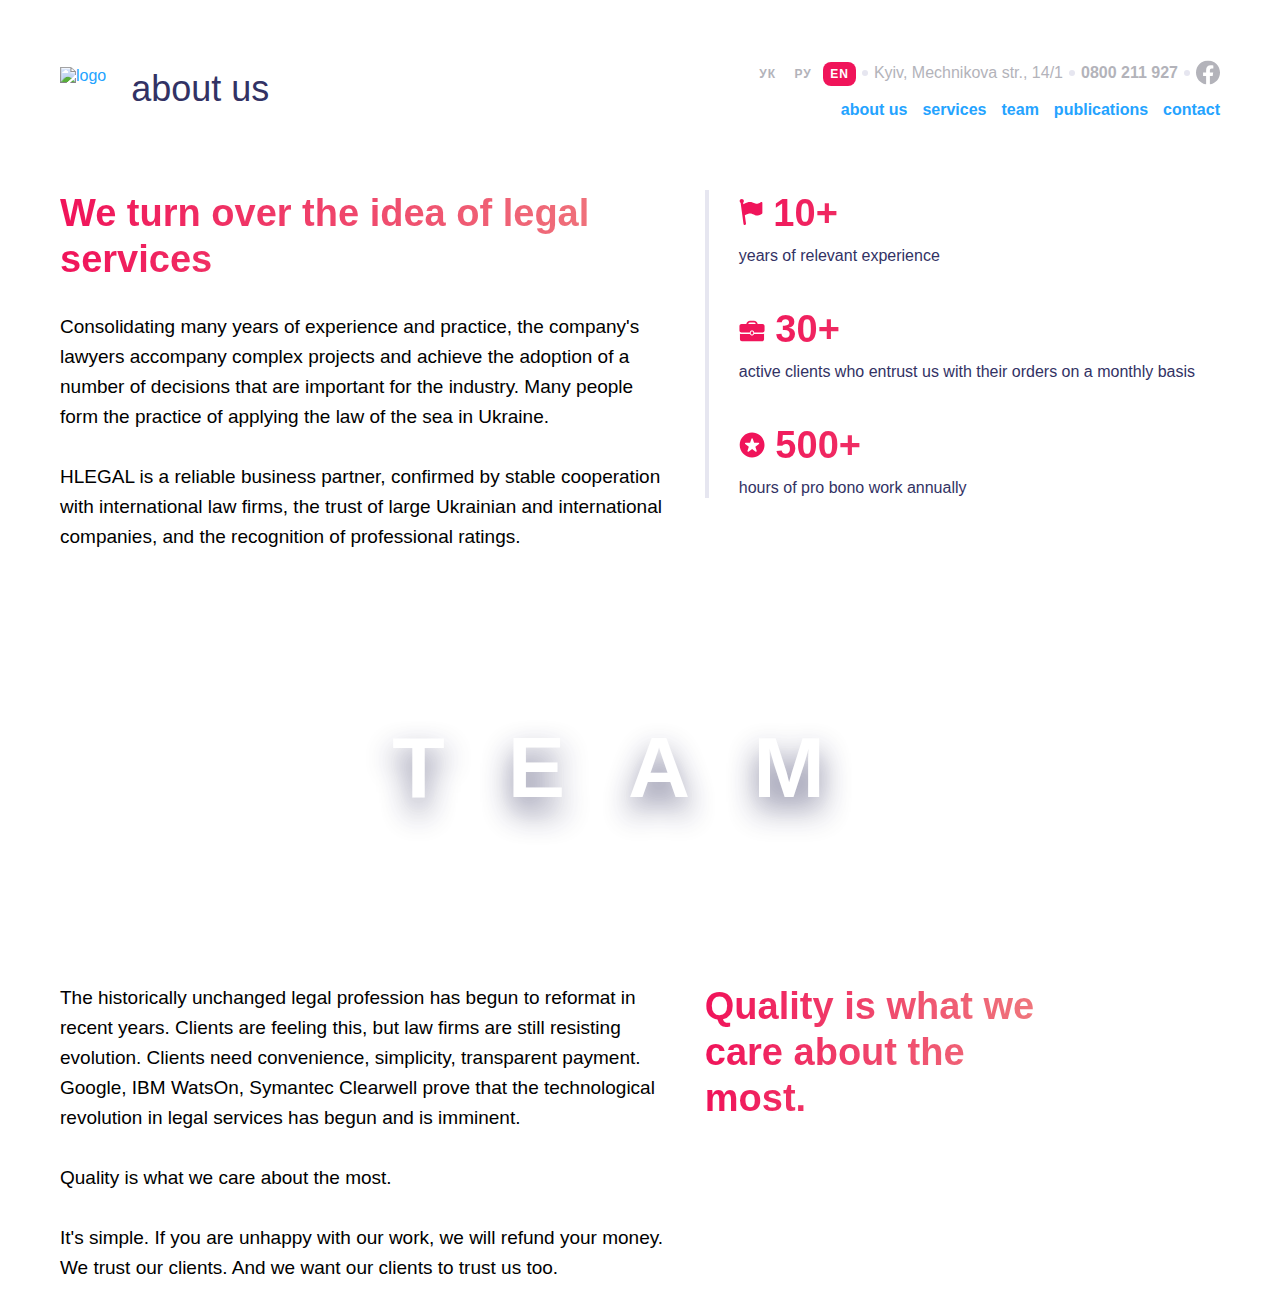
==== app/about.html @ b8714e44 "corrected link for page about" ====
<!DOCTYPE html>
<html lang="en">
<head>
    <meta charset="UTF-8">
    <meta http-equiv="X-UA-Compatible" content="IE=edge">
    <meta name="viewport" content="width=device-width, initial-scale=1.0">
    <link rel="stylesheet" href="css/style.css">
    <title>About</title>
</head>
<body class="body">
    <header class="header container container_mob">
        <div class="header__top-box header__top-box_white-bkg">
            <div class=" container container_mob">
                <div class="header__top">
                    <div class="header__lang">
                        <a class="header__link header__link_white-bkg" href="#">ук</a>
                        <a class="header__link header__link_white-bkg" href="#">ру</a>
                        <a class="header__link header__link_white-bkg header__link-active" href="#">en</a>
                    </div>
                    <p class="header__adress header__adress_white-bkg">Kyiv, Mechnikova str., 14/1</p>
                    <a class="header__tel header__tel_white-bkg" href="tel:0800211927">0800 211 927</a>
                    <a class="header__fb-logo" href="#">
                        <svg width="24" height="25" viewBox="0 0 24 25" fill="none" xmlns="http://www.w3.org/2000/svg">
                            <g clip-path="url(#clip0_29357_1503)">
                            <path d="M24 12.5733C24 5.90541 18.6274 0.5 12 0.5C5.37258 0.5 0 5.90541 0 12.5733C0 18.5995 4.38823 23.5943 10.125 24.5V16.0633H7.07813V12.5733H10.125V9.91343C10.125 6.88755 11.9165 5.21615 14.6576 5.21615C15.9705 5.21615 17.3438 5.45195 17.3438 5.45195V8.42313H15.8306C14.3399 8.42313 13.875 9.35379 13.875 10.3086V12.5733H17.2031L16.6711 16.0633H13.875V24.5C19.6118 23.5943 24 18.5995 24 12.5733Z" fill="#B3B3BA"/>
                            </g>
                            <defs>
                            <clipPath id="clip0_29357_1503">
                            <rect width="24" height="24" fill="#B3B3BA" transform="translate(0 0.5)"/>
                            </clipPath>
                            </defs>
                        </svg>
                    </a>
                </div>
            </div>
        </div>
        <div class="header__logo-box">
            <a href="#" class="header__logo">
                <img src="img/logo_dark.svg" alt="logo">
            </a>
            <p class="header__page-name">about us</p>
        </div>
        <nav class="menu">
            <button type="button" class="menu__btn">
                <svg width="32" height="33" viewBox="0 0 32 33" fill="none" xmlns="http://www.w3.org/2000/svg">
                    <path d="M7 10.5H25" stroke="#323264" stroke-width="2"/>
                    <path d="M7 16.5H25" stroke="#323264" stroke-width="2"/>
                    <path d="M7 22.5H25" stroke="#323264" stroke-width="2"/>
                </svg>
            </button>
            <div class="menu__box-menu">
                <ul class="menu__list">
                    <li class="menu__item">
                        <a class="menu__link menu__link_white-bkg" href="">about us</a>
                    </li>
                    <li class="menu__item">
                        <a class="menu__link menu__link_white-bkg" href="">services</a>
                    </li>
                    <li class="menu__item">
                        <a class="menu__link menu__link_white-bkg" href="">team</a>
                    </li>
                    <li class="menu__item">
                        <a class="menu__link menu__link_white-bkg" href="">publications</a>
                    </li>
                    <li class="menu__item">
                        <a class="menu__link menu__link_white-bkg" href="">contact</a>
                    </li>
                </ul>
            </div>
        </nav>
    </header>
    <main>
        <section class="why-we container">
            <article class="why-we__article">
                <div class="why-we__text">
                    <h2 class="titel">We turn over the idea of legal services</h2>
                    <p class="why-we__copy why-we__copy_pb_30">
                        Consolidating many years of experience and practice, the company's lawyers accompany complex projects and achieve the adoption of a number of decisions that are important for the industry. Many people form the practice of applying the law of the sea in Ukraine.
                    </p>
                    <p class="why-we__copy">
                        HLEGAL is a reliable business partner, confirmed by stable cooperation with international law firms, the trust of large Ukrainian and international companies, and the recognition of professional ratings.
                    </p>
                </div>
                <div class="why-we__items">
                    <div class="why-we__items-box">
                        <div class="why-we__item">
                            <p class="titel">
                                <span>
                                    <svg width="24" height="28" viewBox="0 0 24 28" fill="none" xmlns="http://www.w3.org/2000/svg">
                                        <path d="M23.1137 4.3054C22.9447 4.1374 22.7457 4.0529 22.5157 4.0529C22.4012 4.0529 22.1597 4.1469 21.7927 4.3324C21.4252 4.5184 21.0352 4.7254 20.6247 4.9564C20.2132 5.1859 19.7262 5.3939 19.1642 5.5799C18.6027 5.7654 18.0827 5.8594 17.6042 5.8594C17.1622 5.8594 16.7722 5.7754 16.4362 5.6069C15.3217 5.0849 14.3522 4.6954 13.5292 4.4384C12.7062 4.1819 11.8212 4.0529 10.8737 4.0529C9.23774 4.0529 7.37424 4.5849 5.28524 5.6469C4.85424 5.8619 4.54524 6.0284 4.34524 6.1504L4.14674 4.6949C4.59524 4.3054 4.88474 3.7379 4.88474 3.0974C4.88474 1.9239 3.93374 0.9729 2.76024 0.9729C1.58674 0.9729 0.635742 1.9239 0.635742 3.0974C0.635742 3.8629 1.04474 4.5284 1.65174 4.9024L4.52174 25.9474C4.60724 26.5739 5.14324 27.0284 5.75874 27.0284C5.81474 27.0284 5.87174 27.0249 5.92924 27.0174C6.61324 26.9234 7.09224 26.2939 6.99874 25.6099L5.84524 17.1514C7.93824 16.1129 9.74874 15.5894 11.2717 15.5894C11.9182 15.5894 12.5487 15.6859 13.1632 15.8809C13.7782 16.0764 14.2897 16.2884 14.6967 16.5179C15.1037 16.7479 15.5842 16.9609 16.1367 17.1549C16.6902 17.3499 17.2367 17.4474 17.7762 17.4474C19.1392 17.4474 20.7717 16.9339 22.6742 15.9074C22.9132 15.7834 23.0882 15.6614 23.1987 15.5419C23.3092 15.4224 23.3647 15.2524 23.3647 15.0314V4.9029C23.3647 4.6734 23.2812 4.4739 23.1137 4.3054Z" fill="#F0145A"/>
                                    </svg>
                                </span>
                                10+
                            </p>
                            <p class="why-we__item-copy">years of relevant experience</p>
                        </div>
                        <div class="why-we__item">
                            <p class="titel">
                                <span>
                                    <svg width="26" height="22" viewBox="0 0 26 22" fill="none" xmlns="http://www.w3.org/2000/svg">
                                        <path d="M14.2321 13.332V12.774C14.2321 12.0935 13.6806 11.542 13.0006 11.542C12.3201 11.542 11.7686 12.0935 11.7686 12.774V13.332C11.7686 14.0125 12.3201 14.564 13.0006 14.564C13.6801 14.564 14.2321 14.0125 14.2321 13.332Z" fill="#F0145A"/>
                                        <path d="M15.0769 14.0136C14.8039 14.9071 13.9814 15.5631 13.0004 15.5631C12.0189 15.5631 11.1964 14.9071 10.9234 14.0136H2.43886C1.90336 14.0136 1.39736 13.8891 0.943359 13.6731V19.3066C0.943359 20.4066 1.84336 21.3066 2.94336 21.3066H23.0564C24.1564 21.3066 25.0564 20.4066 25.0564 19.3066V13.6736C24.6019 13.8896 24.0964 14.0141 23.5609 14.0141H15.0769V14.0136Z" fill="#F0145A"/>
                                        <path d="M23.4775 3.8976H18.677C18.387 2.0846 16.8165 0.693604 14.923 0.693604H11.0765C9.18297 0.693604 7.61297 2.0846 7.32247 3.8976H2.52247C1.37647 3.8976 0.438965 4.7976 0.438965 5.8976V10.5141C0.438965 11.6186 1.33447 12.5141 2.43897 12.5141H10.829C10.8575 11.9386 11.1045 11.4216 11.495 11.0476C11.507 11.0361 11.521 11.0271 11.5335 11.0161C11.62 10.9366 11.71 10.8616 11.8085 10.7966C11.8435 10.7731 11.8835 10.7571 11.92 10.7361C12.001 10.6896 12.081 10.6411 12.1685 10.6051C12.237 10.5766 12.311 10.5601 12.383 10.5386C12.445 10.5201 12.504 10.4956 12.5685 10.4826C12.708 10.4541 12.8525 10.4391 13 10.4391C13.148 10.4391 13.292 10.4546 13.4315 10.4826C13.4955 10.4956 13.5545 10.5201 13.6165 10.5386C13.6885 10.5601 13.7625 10.5766 13.831 10.6056C13.918 10.6416 13.9975 10.6896 14.0785 10.7361C14.1155 10.7576 14.1555 10.7736 14.191 10.7971C14.2895 10.8616 14.379 10.9366 14.4655 11.0161C14.478 11.0276 14.4925 11.0366 14.5045 11.0486C14.8955 11.4226 15.142 11.9396 15.1705 12.5151H23.5605C24.665 12.5151 25.5605 11.6196 25.5605 10.5151V5.8986C25.561 4.7976 24.6235 3.8976 23.4775 3.8976ZM9.24797 3.8976C9.50297 3.1271 10.2215 2.5656 11.0765 2.5656H14.923C15.778 2.5656 16.4965 3.1271 16.7515 3.8976H9.24797Z" fill="#F0145A"/>
                                    </svg>
                                </span>
                                30+
                            </p>
                            <p class="why-we__item-copy">active clients who entrust us with their orders on a monthly basis</p>
                        </div>
                        <div class="why-we__item">
                            <p class="titel">
                                <span>
                                    <svg width="26" height="26" viewBox="0 0 26 26" fill="none" xmlns="http://www.w3.org/2000/svg">
                                        <path d="M13.0971 0.552979C6.25258 0.552979 0.684082 6.12148 0.684082 12.966C0.684082 19.811 6.25258 25.38 13.0971 25.38C19.9416 25.38 25.5101 19.811 25.5101 12.966C25.5106 6.12148 19.9421 0.552979 13.0971 0.552979ZM19.9556 12.0585V12.059L16.3621 14.659L17.7461 18.889C17.7681 18.955 17.7796 19.0255 17.7796 19.0975C17.7796 19.467 17.4806 19.767 17.1111 19.767C16.9641 19.767 16.8291 19.72 16.7191 19.6405L13.0976 17.021L9.47608 19.6405C9.36608 19.72 9.23108 19.767 9.08458 19.767C8.71458 19.767 8.41508 19.4675 8.41508 19.0975C8.41508 19.025 8.42708 18.955 8.44908 18.889L9.83358 14.659L6.24008 12.059V12.0585C6.07208 11.9375 5.96308 11.74 5.96308 11.517C5.96308 11.1475 6.26208 10.8485 6.63208 10.8485H11.0806L12.4581 6.63798C12.5421 6.36448 12.7966 6.16548 13.0981 6.16548C13.3991 6.16548 13.6541 6.36448 13.7376 6.63798L15.1151 10.8485H19.5636C19.9331 10.8485 20.2326 11.1475 20.2326 11.517C20.2321 11.74 20.1231 11.9375 19.9556 12.0585Z" fill="#F0145A"/>
                                    </svg>
                                </span>
                                500+
                            </p>
                            <p class="why-we__item-copy">hours of pro bono work annually</p>
                        </div>
                    </div>
                </div>
            </article>
        </section>
        <section class="team-photo">
            <h2 class="team-photo__titel">team</h2>
        </section>
        <section class="quality container">
            <div class="quality__box">
                <div class="quality__copy-box">
                    <p class="quality__copy">The historically unchanged legal profession has begun to reformat in recent years. Clients are feeling this, but law firms are still resisting evolution. Clients need convenience, simplicity, transparent payment. Google, IBM WatsOn, Symantec Clearwell prove that the technological revolution in legal services has begun and is imminent.</p>
                    <p class="quality__copy">Quality is what we care about the most.</p>
                    <p class="quality__copy">It's simple. If you are unhappy with our work, we will refund your money. We trust our clients. And we want our clients to trust us too.</p>
                </div>
                <h2 class="titel">Quality is what we care about the most.</h2>
            </div>
        </section>
    </main>
</body>
</html>
---- app/css/style.css ----
@font-face {
  font-family: 'Montserrat';
  src: url("../fonts/Montserrat-Regular.woff2") format("woff2"), url("../fonts/Montserrat-Regular.woff") format("woff");
  font-weight: normal;
  font-style: normal;
  font-display: swap;
}

@font-face {
  font-family: 'Montserrat';
  src: url("../fonts/Montserrat-Bold.woff2") format("woff2"), url("../fonts/Montserrat-Bold.woff") format("woff");
  font-weight: bold;
  font-style: normal;
  font-display: swap;
}

* {
  margin: 0;
  -webkit-box-sizing: border-box;
          box-sizing: border-box;
}

.html {
  scroll-behavior: smooth;
}

.body {
  font-family: 'Montserrat', 'Arial', sans-serif;
  font-weight: normal;
  font-style: normal;
  min-width: 375px;
}

.container {
  max-width: 1380px;
  min-width: 375px;
  margin: 0 auto;
  padding: 0 30px;
}

.container_mob {
  max-width: 1350px;
  padding: 0 15px;
}

@media (min-width: 769px) {
  .container {
    max-width: 1440px;
    min-width: 375px;
    margin: 0 auto;
    padding: 0 60px;
  }
}

.img-responsive {
  width: 100%;
  height: auto;
}

.visually-hidden {
  position: absolute;
  width: 1px;
  height: 1px;
  margin: -1px;
  border: 0;
  padding: 0;
  clip: rect(0 0 0 0);
  overflow: hidden;
}

a {
  color: #24A3FF;
  text-decoration: none;
}

a:hover {
  color: #F0145A;
}

.titel {
  margin-top: 10px;
  margin-bottom: 30px;
  font-weight: bold;
  font-size: 38px;
  line-height: 46px;
  background: linear-gradient(90.13deg, #F0145A 0.84%, #EF8080 99.96%);
  -webkit-background-clip: text;
  -webkit-text-fill-color: transparent;
  background-clip: text;
}

@media (min-width: 769px) {
  .titel__titel {
    font-size: 38px;
  }
}

.gradient-bkg {
  background: linear-gradient(228.57deg, #323264 11.93%, #323264 57.17%, #643E72 87.46%);
  border-radius: 0px 0px 12px 12px;
  padding-bottom: 60px;
  position: relative;
}

.gradient-bkg::after {
  content: '';
  position: absolute;
  width: calc(100% - 40px);
  height: 10px;
  background: #CACADB;
  left: 20px;
  bottom: -10px;
  border-radius: 0 0 12px 12px;
}

.gradient-bkg::before {
  content: '';
  position: absolute;
  width: calc(100% - 80px);
  height: 10px;
  background: #E7E7F2;
  left: 40px;
  bottom: -20px;
  border-radius: 0 0 12px 12px;
}

.bkg-img {
  background-image: url(../img/h-bkg.svg);
  background-position: top center;
  background-repeat: no-repeat;
}

@media (min-width: 768px) {
  .bkg-img {
    background-size: 893px auto;
  }
}

@media (min-width: 1025px) {
  .bkg-img {
    background-size: 697px auto;
  }
}

.gray-bkg {
  background-color: #F5F5FA;
}

.header {
  display: grid;
  grid-template-columns: 60% 40%;
  grid-template-rows: -webkit-min-content -webkit-min-content;
  grid-template-rows: min-content min-content;
  padding-bottom: 30px;
}

.header__logo-box {
  display: -webkit-box;
  display: -ms-flexbox;
  display: flex;
  -webkit-box-align: start;
      -ms-flex-align: start;
          align-items: flex-start;
}

.header__logo-box img {
  width: 69px;
  height: auto;
}

.header__page-name {
  margin-left: 4px;
  font-size: 20px;
  line-height: 24px;
  color: #323264;
  display: -webkit-box;
  display: -ms-flexbox;
  display: flex;
}

.header__page-name::before {
  content: '';
  background-image: url(../img/slash.svg);
  background-repeat: no-repeat;
  width: 12px;
  height: 26px;
}

.header__page-name__d-none {
  display: none;
}

.header__top-box {
  margin: 0 -15px 15px;
  grid-column: span 2;
  padding: 10px 0;
  background: rgba(245, 245, 250, 0.2);
}

.header__top-box_white-bkg {
  background: #F5F5FA;
}

.header__lang {
  margin-right: 6px;
}

.header__top {
  display: -webkit-box;
  display: -ms-flexbox;
  display: flex;
  -webkit-box-align: center;
      -ms-flex-align: center;
          align-items: center;
  -webkit-box-pack: justify;
      -ms-flex-pack: justify;
          justify-content: space-between;
}

.header__link {
  font-weight: bold;
  font-size: 12px;
  line-height: 15px;
  text-align: center;
  letter-spacing: 1px;
  color: #FFFFFF;
  padding: 5px 7px;
  border-radius: 8px;
  text-transform: uppercase;
}

.header__link_white-bkg {
  color: #B3B3BA;
}

.header__link-active {
  color: #FFFFFF;
  background: #F0145A;
}

.header__adress {
  font-size: 16px;
  line-height: 20px;
  text-align: right;
  color: #FFFFFF;
  display: none;
}

.header__adress_white-bkg {
  color: #B3B3BA;
}

.header__tel {
  font-weight: bold;
  font-size: 16px;
  line-height: 20px;
  text-align: right;
  color: #FFFFFF;
}

.header__tel_white-bkg {
  color: #B3B3BA;
}

.header__fb-logo {
  display: none;
}

@media (min-width: 769px) {
  .header {
    padding-top: 60px;
    padding-bottom: 60px;
  }
  .header__logo-box {
    grid-column: span 2;
  }
  .header__logo-box img {
    width: 130px;
  }
  .header__page-name {
    font-size: 36px;
    line-height: 44px;
  }
  .header__page-name::before {
    content: '';
    background-image: url(../img/slash.svg);
    background-repeat: no-repeat;
    background-size: 21px auto;
    width: 21px;
    height: 47px;
  }
  .header__top-box {
    background-color: transparent;
    margin: 0 -60px 15px;
  }
  .header__link:hover {
    background-color: rgba(255, 255, 255, 0.2);
    color: #FFFFFF;
  }
  .header__link_white-bkg:hover {
    color: #B3B3BA;
    background: #F5F5FA;
  }
  .header__top {
    -webkit-box-pack: start;
        -ms-flex-pack: start;
            justify-content: flex-start;
  }
  .header__adress {
    display: -webkit-box;
    display: -ms-flexbox;
    display: flex;
    -webkit-box-align: center;
        -ms-flex-align: center;
            align-items: center;
  }
  .header__adress::before {
    content: '';
    width: 6px;
    height: 6px;
    border-radius: 50%;
    margin-right: 6px;
    background-color: #E6E6F0;
  }
  .header__fb-logo {
    display: -webkit-box;
    display: -ms-flexbox;
    display: flex;
    -webkit-box-align: center;
        -ms-flex-align: center;
            align-items: center;
  }
  .header__fb-logo::before {
    content: '';
    width: 6px;
    height: 6px;
    border-radius: 50%;
    margin-left: 6px;
    margin-right: 6px;
    background-color: #E6E6F0;
  }
  .header__fb-logo:hover path {
    fill: #F0145A;
  }
  .header__tel {
    display: -webkit-box;
    display: -ms-flexbox;
    display: flex;
    -webkit-box-align: center;
        -ms-flex-align: center;
            align-items: center;
  }
  .header__tel::before {
    content: '';
    width: 6px;
    height: 6px;
    border-radius: 50%;
    margin-left: 6px;
    margin-right: 6px;
    background-color: #E6E6F0;
  }
}

@media (min-width: 1025px) {
  .header {
    grid-template-columns: 40% 60%;
  }
  .header__top-box {
    justify-self: flex-end;
    align-self: flex-end;
    padding: 0;
    grid-column: span 1;
  }
  .header__logo-box {
    grid-row: span 2;
    grid-column-start: 1;
    grid-column-end: 2;
    grid-row-start: 1;
    grid-row-end: 3;
    align-self: center;
  }
}

.menu {
  justify-self: end;
}

.menu__btn {
  padding: 0;
  cursor: pointer;
  position: relative;
  border: none;
  background-color: transparent;
  border-radius: 8px;
}

.menu__box-menu {
  display: none;
  position: absolute;
  width: 359px;
  background-color: #FFFFFF;
  border-radius: 12px 12px 0px 0px;
}

.menu__list {
  list-style: none;
  padding: 0;
}

.menu__item {
  background-color: #F5F5FA;
  padding: 7px auto;
  margin: 15px 12px;
  text-align: center;
}

.menu__link {
  font-weight: bold;
  font-size: 24px;
  line-height: 29px;
  text-align: center;
  color: #24A3FF;
  white-space: nowrap;
}

.menu__link_active {
  color: #F0145A;
  border-bottom: 2px solid #F0145A;
}

@media (min-width: 769px) {
  .menu {
    justify-self: flex-start;
  }
  .menu__btn {
    display: none;
  }
  .menu__box-menu {
    width: auto;
    display: block;
    position: relative;
    background-color: transparent;
  }
  .menu__list {
    display: -webkit-box;
    display: -ms-flexbox;
    display: flex;
  }
  .menu__item {
    background-color: transparent;
    margin: 30px 0 0 0;
  }
  .menu__item:not(:last-child) {
    margin-right: 15px;
  }
  .menu__link {
    font-weight: bold;
    font-size: 16px;
    line-height: 20px;
    color: #FFFFFF;
  }
  .menu__link:hover {
    color: #FFFFFF;
    border-bottom: 2px solid #FFFFFF;
  }
  .menu__link_white-bkg {
    color: #24A3FF;
  }
  .menu__link_white-bkg:hover {
    color: #24A3FF;
    border-bottom: 2px solid #24A3FF;
  }
}

@media (min-width: 1025px) {
  .menu {
    justify-self: flex-end;
    -ms-flex-item-align: start;
        align-self: flex-start;
  }
  .menu__item {
    margin-top: 0;
  }
}

.offer {
  padding-top: 88px;
  padding-bottom: 30px;
  display: -webkit-box;
  display: -ms-flexbox;
  display: flex;
  -webkit-box-orient: vertical;
  -webkit-box-direction: normal;
      -ms-flex-direction: column;
          flex-direction: column;
  -webkit-box-align: center;
      -ms-flex-align: center;
          align-items: center;
}

.offer__titel {
  font-weight: 700;
  font-size: 38px;
  line-height: 46px;
  text-align: center;
  color: #FFFFFF;
  max-width: 315px;
  margin-bottom: 159px;
}

.offer__btn {
  width: 42px;
  height: 42px;
  border-radius: 50%;
  border: 2px solid rgba(255, 255, 255, 0.5);
  display: -webkit-box;
  display: -ms-flexbox;
  display: flex;
  -webkit-box-pack: center;
      -ms-flex-pack: center;
          justify-content: center;
  -webkit-box-align: center;
      -ms-flex-align: center;
          align-items: center;
  padding-top: 4px;
  text-decoration: none;
}

.offer__btn svg {
  display: block;
}

@media (min-width: 769px) {
  .offer {
    padding-top: 219px;
  }
  .offer__titel {
    max-width: 600px;
    margin-bottom: 417px;
  }
}

@media (min-width: 1025px) {
  .offer {
    padding-top: 195px;
  }
  .offer__titel {
    margin-bottom: 289px;
  }
}

.tab {
  padding-top: 30px;
  padding-bottom: 30px;
}

.tab__items {
  display: -webkit-box;
  display: -ms-flexbox;
  display: flex;
  overflow: auto;
  margin-bottom: 30px;
}

.tab__item {
  cursor: pointer;
  background-color: transparent;
  border: none;
  white-space: nowrap;
  font-weight: bold;
  font-size: 30px;
  line-height: 37px;
  color: #B3B3BA;
  padding: 0;
}

.tab__item.active {
  background: linear-gradient(90.13deg, #EF8080 0.84%, #F0145A 99.96%);
  -webkit-background-clip: text;
  -webkit-text-fill-color: transparent;
  background-clip: text;
}

.tab__item:not(:last-child) {
  margin-right: 30px;
}

.tab__content {
  padding-top: 30px;
  border-top: 4px solid rgba(255, 255, 255, 0.3);
}

.tab__titel {
  font-weight: bold;
  font-size: 20px;
  line-height: 24px;
  color: #FFFFFF;
  margin-bottom: 30px;
}

.tab__copy {
  font-size: 21px;
  line-height: 30px;
  color: #FFFFFF;
  width: auto;
}

@media (min-width: 769px) {
  .tab {
    padding-top: 60px;
    padding-bottom: 60px;
  }
  .tab__items {
    margin-bottom: 60px;
  }
  .tab__content {
    padding-top: 60px;
  }
  .tab__item {
    font-size: 46px;
  }
  .tab__titel {
    font-size: 30px;
    line-height: 37px;
  }
}

@media (min-width: 1025px) {
  .tab__box {
    display: -webkit-box;
    display: -ms-flexbox;
    display: flex;
  }
  .tab__items {
    width: 45%;
    margin-bottom: 0;
    margin-right: 60px;
    -webkit-box-orient: vertical;
    -webkit-box-direction: normal;
        -ms-flex-direction: column;
            flex-direction: column;
    -webkit-box-align: end;
        -ms-flex-align: end;
            align-items: flex-end;
    -webkit-box-pack: center;
        -ms-flex-pack: center;
            justify-content: center;
  }
  .tab__item:not(:last-child) {
    margin-right: 0;
  }
  .tab__item:not(:last-child) {
    margin-bottom: 30px;
  }
  .tab__content {
    width: 55%;
    padding: 10px 0 10px 60px;
    border-top: none;
    border-left: 4px solid rgba(255, 255, 255, 0.3);
  }
}

.services__products {
  display: grid;
  grid-template-columns: 1fr;
  grid-template-rows: 6fr;
  gap: 30px;
}

.services__box-img {
  width: 92px;
  height: 92px;
  display: -webkit-box;
  display: -ms-flexbox;
  display: flex;
  -webkit-box-pack: center;
      -ms-flex-pack: center;
          justify-content: center;
  -webkit-box-align: center;
      -ms-flex-align: center;
          align-items: center;
  background-color: #FFFFFF;
  border-radius: 24px;
  margin-bottom: 30px;
}

.services__box-img svg {
  display: block;
}

.services__card-titel {
  font-weight: bold;
  font-size: 22px;
  line-height: 27px;
  color: #24A3FF;
  margin-bottom: 15px;
}

.services__copy {
  font-size: 16px;
  line-height: 26px;
  color: #FFFFFF;
}

@media (min-width: 769px) {
  .services h2 {
    margin-bottom: 60px;
  }
  .services__products {
    grid-template-columns: repeat(2, 1fr);
    grid-template-rows: repeat(3, 1fr);
    gap: 60px;
  }
}

@media (min-width: 1025px) {
  .services__products {
    grid-template-columns: repeat(3, 1fr);
    grid-template-rows: repeat(2, 1fr);
  }
}

.link-box {
  display: -webkit-box;
  display: -ms-flexbox;
  display: flex;
  -webkit-box-pack: start;
      -ms-flex-pack: start;
          justify-content: flex-start;
}

.link-box__link {
  display: -webkit-box;
  display: -ms-flexbox;
  display: flex;
  -webkit-box-align: center;
      -ms-flex-align: center;
          align-items: center;
  -webkit-box-pack: start;
      -ms-flex-pack: start;
          justify-content: flex-start;
  font-weight: bold;
  font-size: 14px;
  line-height: 17px;
  letter-spacing: 1px;
  text-transform: uppercase;
}

.link-box__link svg {
  display: block;
  margin-left: 5px;
}

.link-box__link:hover path {
  stroke: #F0145A;
}

.team {
  padding-top: 60px;
  padding-bottom: 60px;
}

.team__article {
  background-color: #F5F5FA;
  display: -webkit-box;
  display: -ms-flexbox;
  display: flex;
  -webkit-box-orient: vertical;
  -webkit-box-direction: normal;
      -ms-flex-direction: column;
          flex-direction: column;
  margin-bottom: 30px;
  border-radius: 12px;
}

.team__img img {
  height: 500px;
  width: 100%;
  -o-object-fit: cover;
     object-fit: cover;
  display: block;
  border-radius: 12px 12px 0 0;
}

.team__text-box {
  display: -webkit-box;
  display: -ms-flexbox;
  display: flex;
  -webkit-box-orient: vertical;
  -webkit-box-direction: normal;
      -ms-flex-direction: column;
          flex-direction: column;
  padding: 30px;
}

.team__copy {
  font-family: 'Montserrat';
  font-style: normal;
  font-weight: 700;
  font-size: 30px;
  line-height: 37px;
  background: linear-gradient(90.13deg, #F0145A 0.84%, #EF8080 99.96%);
  -webkit-background-clip: text;
  -webkit-text-fill-color: transparent;
  background-clip: text;
  margin-bottom: 30px;
}

.team__name {
  font-weight: 700;
  font-size: 16px;
  line-height: 20px;
  color: #B3B3BA;
}

.team__post {
  font-size: 14px;
  line-height: 22px;
  color: #B3B3BA;
}

.team__button-box {
  text-align: center;
}

.team__button {
  cursor: pointer;
  width: 16px;
  height: 16px;
  border: none;
  border-radius: 50%;
  background-color: #24A3FF;
  opacity: 0.2;
}

.team__button.active {
  opacity: 1;
}

.team__button:not(:last-child) {
  margin-right: 15px;
}

@media (min-width: 769px) {
  .team__copy {
    font-size: 38px;
    line-height: 46px;
  }
}

@media (min-width: 1025px) {
  .team__article {
    -webkit-box-orient: horizontal;
    -webkit-box-direction: normal;
        -ms-flex-direction: row;
            flex-direction: row;
    width: 100%;
  }
  .team__img {
    width: 45%;
  }
  .team__img img {
    border-radius: 12px 0 0 12px;
    height: 100%;
  }
  .team__text-box {
    width: 55%;
    border-radius: 0 12px 12px 0;
  }
}

@media (min-width: 1200px) {
  .team__article {
    height: 344px;
  }
  .team__img {
    width: 30%;
  }
  .team__text-box {
    width: 70%;
  }
}

.partners__titel {
  font-weight: bold;
  font-size: 14px;
  line-height: 17px;
  letter-spacing: 1px;
  text-transform: uppercase;
  color: #323264;
  margin-bottom: 30px;
  text-align: center;
}

.partners__cards-box {
  display: grid;
  grid-template-columns: 1fr;
  grid-template-rows: 6fr;
}

.partners__card {
  display: -webkit-box;
  display: -ms-flexbox;
  display: flex;
  -webkit-box-pack: center;
      -ms-flex-pack: center;
          justify-content: center;
  -webkit-box-align: center;
      -ms-flex-align: center;
          align-items: center;
  width: auto;
  height: 120px;
}

.partners__card_screen_big {
  display: none;
}

.partners__card_hillel {
  background-color: #1C4280;
}

.partners__card_wannabiz {
  background-color: #143646;
}

.partners__card_taggerin {
  background-color: #F48B30;
}

.partners__card_look {
  background-color: #9E4DC3;
}

.partners__card_orangera {
  background-color: #FD9339;
}

.partners__card_addtellig {
  background-color: #E2E2E4;
}

.partners__card_clickky {
  background-color: #C71C36;
}

.partners__card_ecolease {
  background-color: #DCF3F9;
}

.partners__card_infatek {
  background-color: #EAEAEA;
}

.partners__card_citypark {
  background-color: #282240;
}

.partners__card_artprint {
  background-color: #1D4568;
}

.partners__card_ultimade {
  background-color: #000000;
}

@media (min-width: 769px) {
  .partners__cards-box {
    grid-template-columns: repeat(3, 1fr);
    grid-template-rows: repeat(4, 1fr);
  }
  .partners__card_screen_big {
    display: -webkit-box;
    display: -ms-flexbox;
    display: flex;
  }
}

@media (min-width: 1025px) {
  .partners__cards-box {
    grid-template-columns: repeat(4, 1fr);
    grid-template-rows: repeat(3, 1fr);
  }
}

.blog {
  padding-top: 30px;
  padding-bottom: 30px;
}

.blog__article-box {
  display: grid;
  gap: 30px;
}

.blog__article {
  background-color: #FFFFFF;
  border-radius: 8px;
}

.blog__img img {
  border-radius: 8px 8px 0px 0px;
  height: 200px;
  -o-object-fit: cover;
     object-fit: cover;
  display: block;
}

.blog__text-box {
  padding: 30px;
}

.blog__link {
  font-weight: bold;
  font-size: 16px;
  line-height: 20px;
  color: #24A3FF;
}

.blog__date {
  margin-top: 15px;
  margin-bottom: 15px;
  font-weight: 700;
  font-size: 12px;
  line-height: 15px;
  letter-spacing: 1px;
  text-transform: uppercase;
  color: #B3B3BA;
}

.blog__copy {
  padding-top: 15px;
  font-weight: 400;
  font-size: 14px;
  line-height: 22px;
  color: #000000;
  border-top: 4px solid #E6E6F0;
}

@media (min-width: 769px) {
  .blog__article-box {
    grid-template-columns: repeat(2, 1fr);
    grid-template-rows: 2fr;
  }
  .blog__article_span_two {
    grid-column: span 2;
  }
}

@media (min-width: 1025px) {
  .blog__article-box {
    grid-template-columns: repeat(3, 1fr);
    grid-template-rows: 1fr;
  }
  .blog__article_span_two {
    grid-column: span 1;
  }
}

.footer__box {
  padding-top: 30px;
  padding-bottom: 30px;
  border-top: 4px solid #E6E6F0;
  display: grid;
}

.footer__adress {
  font-size: 16px;
  line-height: 20px;
  color: #323264;
  display: -webkit-box;
  display: -ms-flexbox;
  display: flex;
  -webkit-box-orient: vertical;
  -webkit-box-direction: normal;
      -ms-flex-direction: column;
          flex-direction: column;
  -webkit-box-align: center;
      -ms-flex-align: center;
          align-items: center;
  margin-bottom: 21px;
}

.footer__map {
  margin-top: 10px;
  font-weight: 700;
  font-size: 12px;
  line-height: 15px;
  letter-spacing: 1px;
  text-transform: uppercase;
  color: #24A3FF;
}

.footer__contacts {
  display: -webkit-box;
  display: -ms-flexbox;
  display: flex;
  -webkit-box-orient: vertical;
  -webkit-box-direction: normal;
      -ms-flex-direction: column;
          flex-direction: column;
  -webkit-box-align: center;
      -ms-flex-align: center;
          align-items: center;
  margin-bottom: 30px;
}

.footer__tel {
  margin-top: 10px;
  margin-bottom: 10px;
  font-weight: 700;
  font-size: 16px;
  line-height: 20px;
  color: #46466E;
}

.footer__mail {
  font-weight: 700;
  font-size: 16px;
  line-height: 20px;
  color: #24A3FF;
}

.footer__polityc {
  font-size: 16px;
  line-height: 20px;
  text-align: center;
  color: #B3B3BA;
}

@media (min-width: 769px) {
  .footer__box {
    grid-template-columns: repeat(2, 1fr);
    grid-template-rows: repeat(2, 1fr);
  }
  .footer__adress {
    -webkit-box-orient: horizontal;
    -webkit-box-direction: normal;
        -ms-flex-direction: row;
            flex-direction: row;
  }
  .footer__map {
    display: -webkit-box;
    display: -ms-flexbox;
    display: flex;
    -webkit-box-align: center;
        -ms-flex-align: center;
            align-items: center;
    margin-top: 0;
    margin-left: 10px;
  }
  .footer__map::before {
    content: '';
    width: 6px;
    height: 6px;
    border-radius: 50%;
    background-color: #B3B3BA;
    margin-right: 10px;
  }
  .footer__contacts {
    grid-column: span 2;
    -webkit-box-orient: horizontal;
    -webkit-box-direction: normal;
        -ms-flex-direction: row;
            flex-direction: row;
    margin-bottom: 0;
  }
  .footer__fb-logo {
    margin-right: 10px;
  }
  .footer__tel {
    display: -webkit-box;
    display: -ms-flexbox;
    display: flex;
    -webkit-box-align: center;
        -ms-flex-align: center;
            align-items: center;
    margin: 0;
    margin-right: 10px;
  }
  .footer__tel::before {
    content: '';
    width: 6px;
    height: 6px;
    border-radius: 50%;
    background-color: #B3B3BA;
    margin-right: 10px;
  }
  .footer__mail {
    display: -webkit-box;
    display: -ms-flexbox;
    display: flex;
    -webkit-box-align: center;
        -ms-flex-align: center;
            align-items: center;
  }
  .footer__mail::before {
    content: '';
    width: 6px;
    height: 6px;
    border-radius: 50%;
    background-color: #B3B3BA;
    margin-right: 10px;
  }
  .footer__polityc {
    justify-self: flex-end;
    grid-column-start: 2;
    grid-row-start: 1;
  }
}

.why-we {
  margin-bottom: 30px;
}

.why-we__article {
  display: grid;
  gap: 30px;
}

.why-we__copy {
  font-size: 19px;
  line-height: 30px;
  color: #000000;
}

.why-we__copy:not(:last-child) {
  margin-bottom: 30px;
}

.why-we__items-box {
  border-left: 4px solid #E6E6F0;
  padding: 0 0 0 30px;
}

.why-we__item:not(:last-child) {
  margin-bottom: 40px;
}

.why-we__item > .titel {
  margin-bottom: 10px;
}

.why-we__item-copy {
  font-size: 16px;
  line-height: 20px;
  color: #323264;
}

@media (min-width: 1025px) {
  .why-we {
    margin-bottom: 60px;
  }
  .why-we__article {
    grid-template-columns: 53% 47%;
  }
  .why-we__items-box {
    padding: 0 30px 0 30px;
  }
}

.team-photo {
  padding: 30px 0;
  margin-bottom: 30px;
  background-image: url(../img/about-bkg.jpg);
  background-repeat: no-repeat;
  background-size: cover;
}

.team-photo__titel {
  font-weight: 700;
  font-size: 36px;
  line-height: 44px;
  text-align: center;
  letter-spacing: 13px;
  text-transform: uppercase;
  color: #FFFFFF;
  opacity: 0.8;
  text-shadow: 0px 15px 30px rgba(40, 40, 86, 0.8);
}

@media (min-width: 769px) {
  .team-photo {
    padding: 89px 0;
    margin-bottom: 60px;
  }
  .team-photo__titel {
    font-size: 46px;
    line-height: 56px;
    letter-spacing: 63px;
  }
}

@media (min-width: 1025px) {
  .team-photo {
    padding: 103px 0;
  }
  .team-photo__titel {
    font-size: 86px;
    line-height: 105px;
  }
}

@media (min-width: 1441px) {
  .team-photo {
    padding: 163px 0;
  }
  .team-photo__titel {
    font-size: 96px;
    line-height: 117px;
  }
}

.quality {
  padding-bottom: 30px;
}

.quality__box {
  display: grid;
  gap: 30px;
}

.quality__box > .titel {
  margin-top: 0;
}

.quality__copy {
  font-size: 19px;
  line-height: 30px;
  color: #000000;
}

.quality__copy:not(:last-child) {
  margin-bottom: 30px;
}

@media (min-width: 1025px) {
  .quality__box {
    grid-template-columns: 53% 47%;
  }
  .quality__box > .titel {
    max-width: 362px;
  }
}

/*# sourceMappingURL=style.css.map */
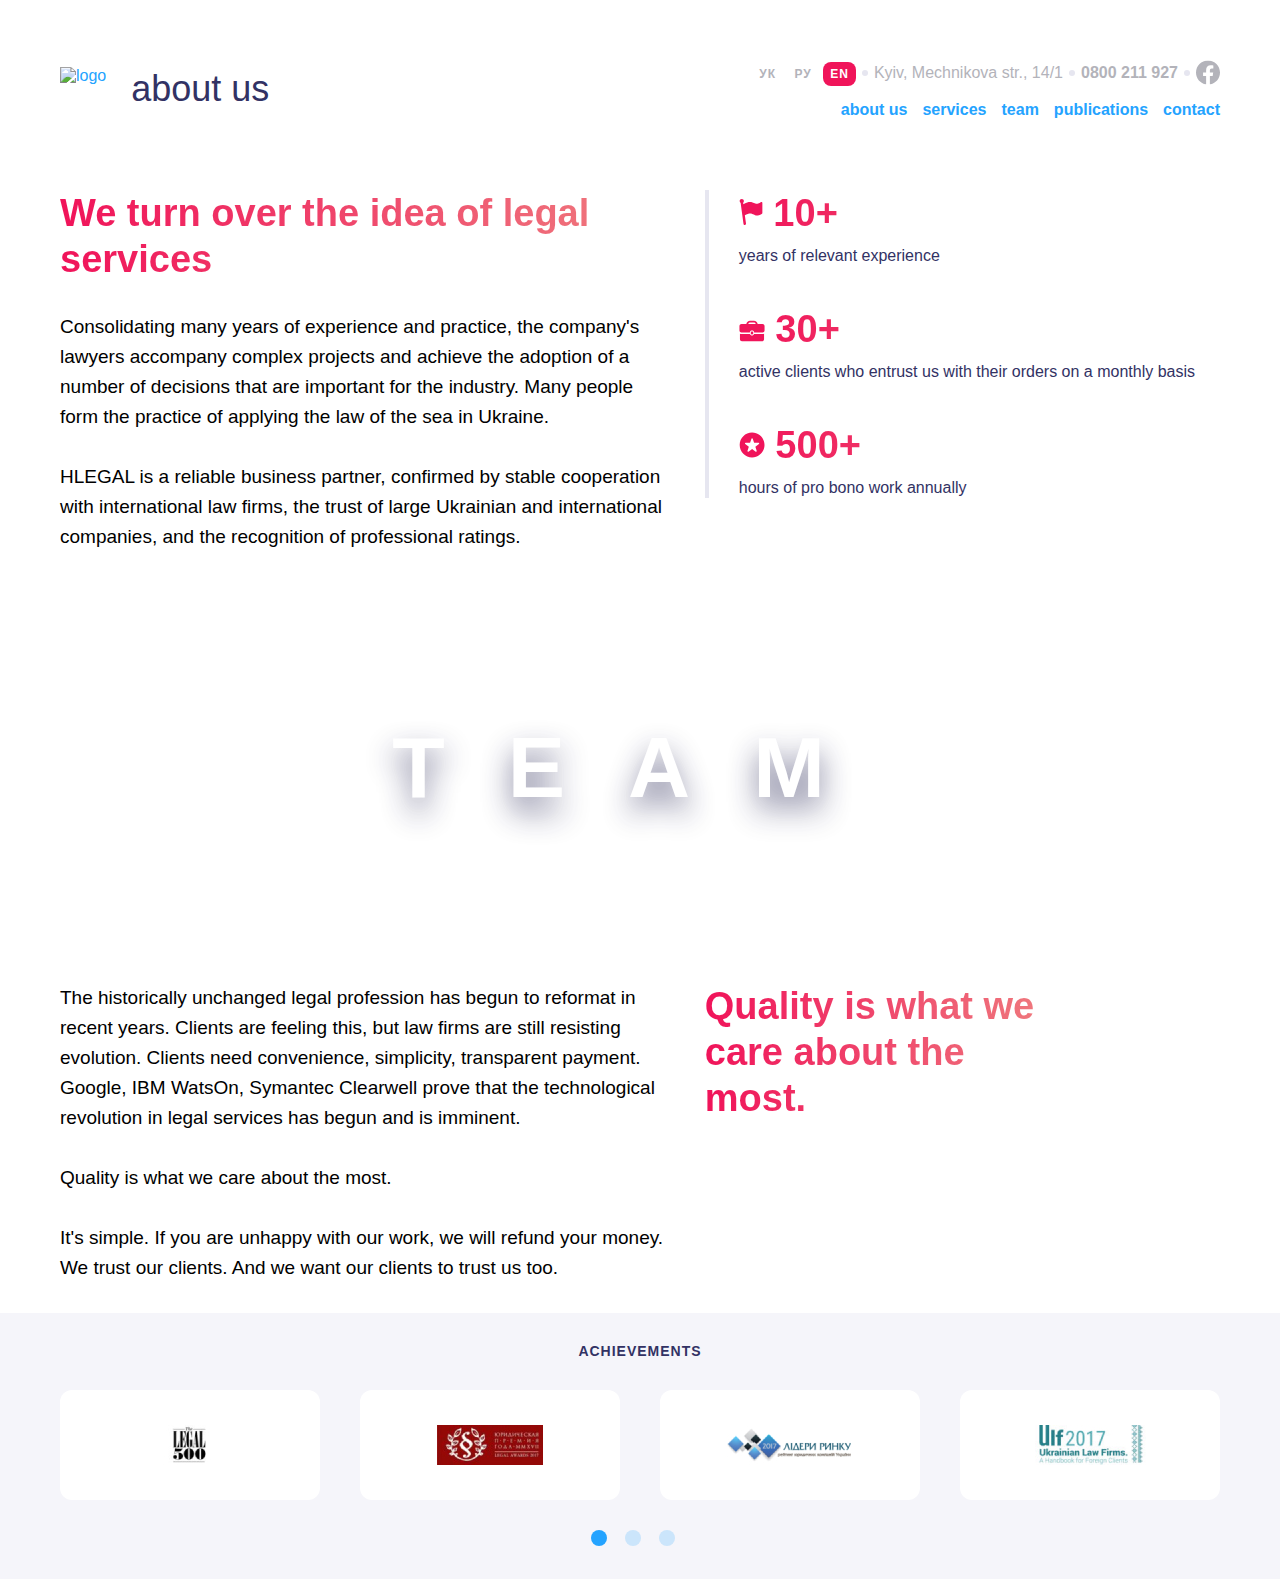
==== commit 91496d6c: "added section achievements in page about" ====
--- a/app/about.html
+++ b/app/about.html
@@ -136,5 +136,34 @@
             </div>
         </section>
     </main>
+    <div class="gray-bkg">
+        <div class="container">
+            <section class="achievements">
+                <h2 class="achievements__titel">achievements</h2>
+                <div class="achievements__cards">
+                    <div class="achievements__card">
+                        <img src="img/achivments_logo-1.jpg" alt="achivements-logo-1">
+                    </div>
+                    <div class="achievements__card achivements__card_screen_big">
+                        <img src="img/achivments_logo-2.jpg" alt="achivements-logo-1">
+                    </div>
+                    <div class="achievements__card achivements__card_screen_big">
+                        <img src="img/achivments_logo-3.jpg" alt="achivements-logo-1">
+                    </div>
+                    <div class="achievements__card achivements__card_screen_big">
+                        <img src="img/achivments_logo-4.jpg" alt="achivements-logo-1">
+                    </div>
+                </div>
+                <div class="achievements__button-box">
+                    <button type="button" class="achievements__button active"></button>
+                    <button type="button" class="achievements__button"></button>
+                    <button type="button" class="achievements__button"></button>
+                    <button type="button" class="achievements__button d-none"></button>
+                    <button type="button" class="achievements__button d-none"></button>
+                    <button type="button" class="achievements__button d-none"></button>
+                </div>
+            </section>
+        </div>
+    </div>
 </body>
 </html>--- a/app/css/style.css
+++ b/app/css/style.css
@@ -1343,4 +1343,88 @@
   }
 }
 
+.achievements {
+  padding-top: 30px;
+  padding-bottom: 30px;
+}
+
+.achievements__titel {
+  font-weight: 700;
+  font-size: 14px;
+  line-height: 17px;
+  text-align: center;
+  letter-spacing: 1px;
+  text-transform: uppercase;
+  color: #323264;
+}
+
+.achievements__cards {
+  padding: 30px;
+  display: grid;
+}
+
+.achievements__card {
+  height: 90px;
+  background-color: #FFFFFF;
+  border-radius: 12px;
+  display: -webkit-box;
+  display: -ms-flexbox;
+  display: flex;
+  -webkit-box-align: center;
+      -ms-flex-align: center;
+          align-items: center;
+  -webkit-box-pack: center;
+      -ms-flex-pack: center;
+          justify-content: center;
+}
+
+.achievements__card_screen_big {
+  display: none;
+}
+
+.achievements__button-box {
+  text-align: center;
+}
+
+.achievements__button {
+  cursor: pointer;
+  width: 16px;
+  height: 16px;
+  border: none;
+  border-radius: 50%;
+  background-color: #24A3FF;
+  opacity: 0.2;
+}
+
+.achievements__button.active {
+  opacity: 1;
+}
+
+.achievements__button:not(:last-child) {
+  margin-right: 14px;
+}
+
+@media (min-width: 769px) {
+  .achievements__cards {
+    padding-right: 0;
+    padding-left: 0;
+    grid-template-columns: repeat(4, 1fr);
+    gap: 40px;
+  }
+  .achievements__card_screen_big {
+    display: -webkit-box;
+    display: -ms-flexbox;
+    display: flex;
+  }
+  .achievements__button.d-none {
+    display: none;
+  }
+}
+
+@media (min-width: 1025px) {
+  .achievements__card {
+    height: 110px;
+  }
+}
+
 /*# sourceMappingURL=style.css.map */
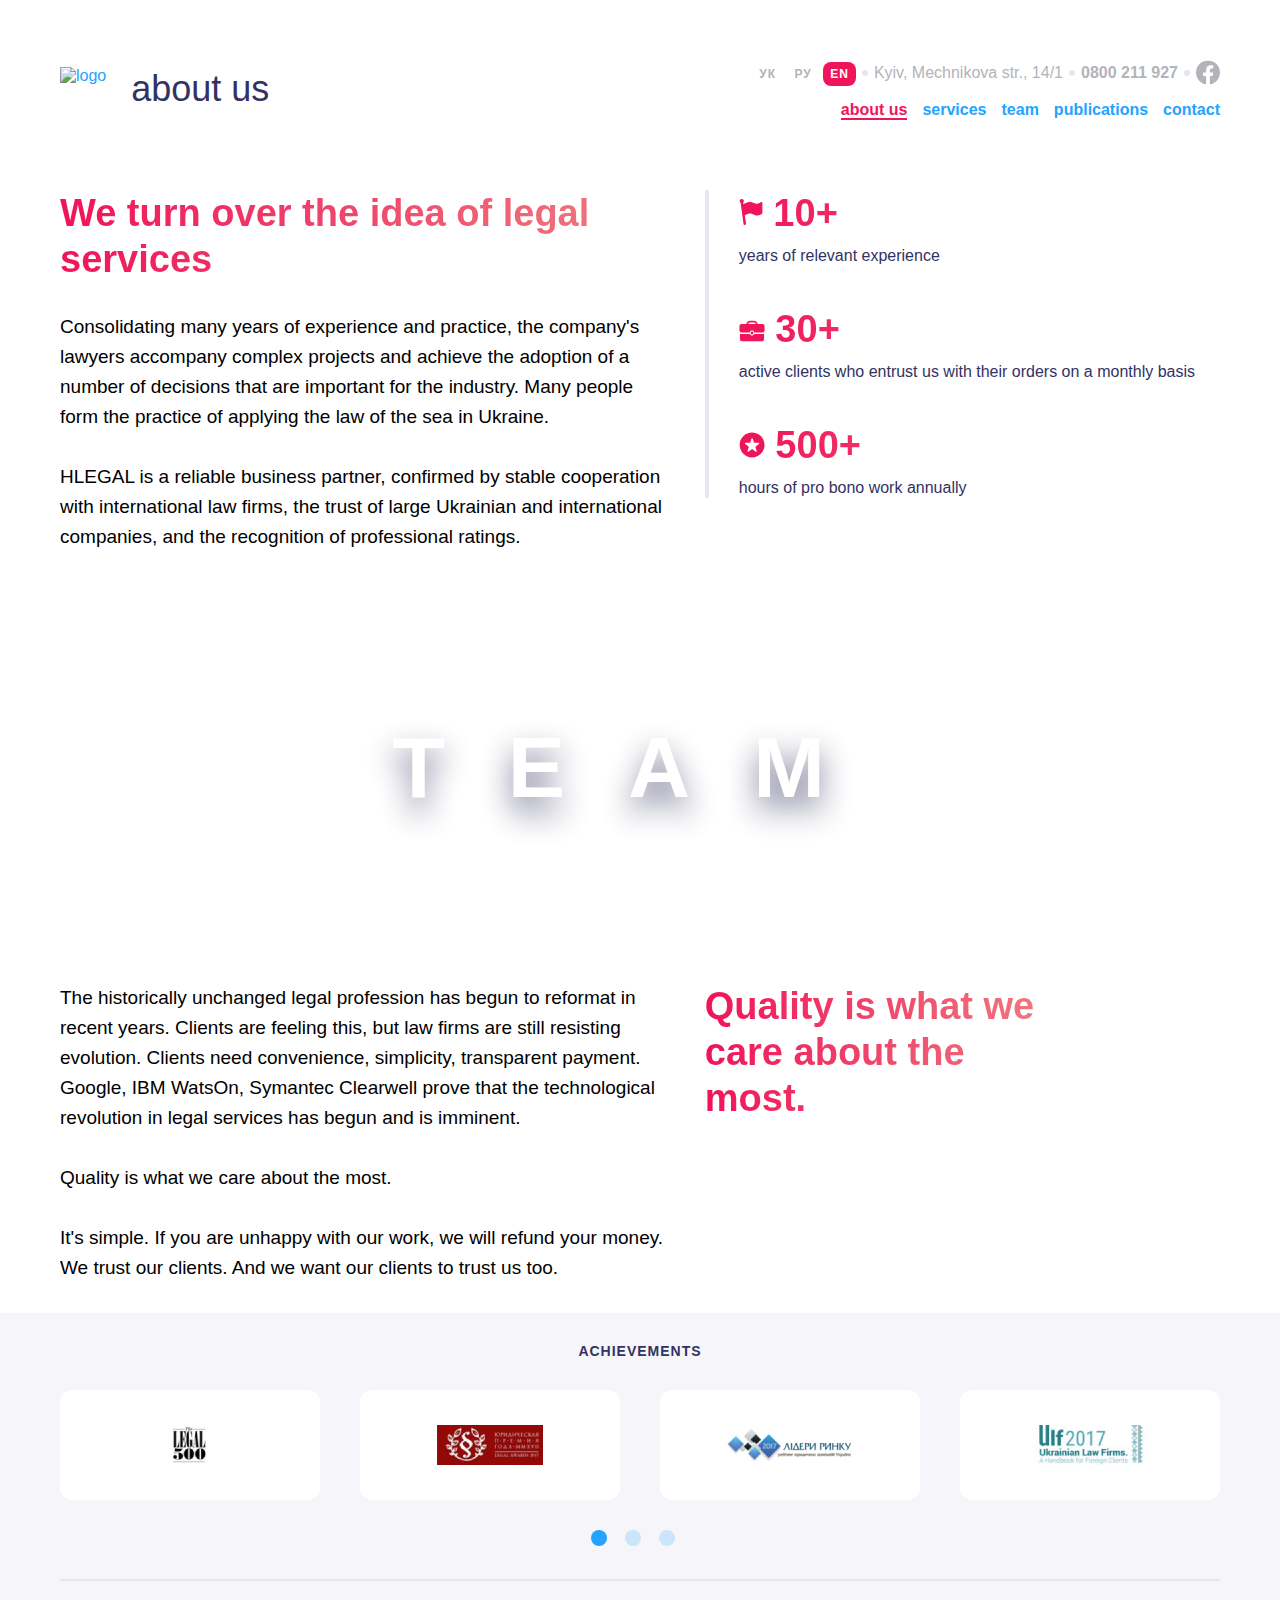
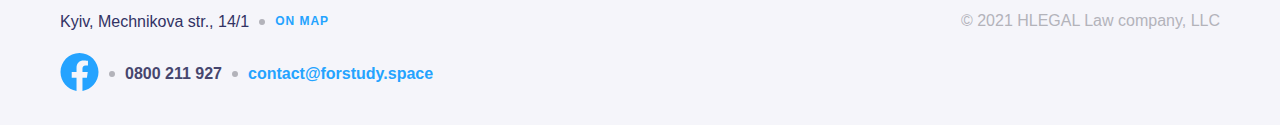
==== commit fcd57bbf: "finished page about and create a new file for button" ====
--- a/app/about.html
+++ b/app/about.html
@@ -15,7 +15,7 @@
                     <div class="header__lang">
                         <a class="header__link header__link_white-bkg" href="#">ук</a>
                         <a class="header__link header__link_white-bkg" href="#">ру</a>
-                        <a class="header__link header__link_white-bkg header__link-active" href="#">en</a>
+                        <a class="header__link header__link_white-bkg header__link_active" href="#">en</a>
                     </div>
                     <p class="header__adress header__adress_white-bkg">Kyiv, Mechnikova str., 14/1</p>
                     <a class="header__tel header__tel_white-bkg" href="tel:0800211927">0800 211 927</a>
@@ -35,7 +35,7 @@
             </div>
         </div>
         <div class="header__logo-box">
-            <a href="#" class="header__logo">
+            <a href="index.html" class="header__logo">
                 <img src="img/logo_dark.svg" alt="logo">
             </a>
             <p class="header__page-name">about us</p>
@@ -51,7 +51,7 @@
             <div class="menu__box-menu">
                 <ul class="menu__list">
                     <li class="menu__item">
-                        <a class="menu__link menu__link_white-bkg" href="">about us</a>
+                        <a class="menu__link menu__link_white-bkg menu__link_active" href="">about us</a>
                     </li>
                     <li class="menu__item">
                         <a class="menu__link menu__link_white-bkg" href="">services</a>
@@ -142,28 +142,52 @@
                 <h2 class="achievements__titel">achievements</h2>
                 <div class="achievements__cards">
                     <div class="achievements__card">
-                        <img src="img/achivments_logo-1.jpg" alt="achivements-logo-1">
+                        <source media="(min-width: 1025px)" srcset="img/achievements_logo-desktop-1.jpg">
+                        <img src="img/achievements_logo-1.jpg" alt="achivements-logo-1">
                     </div>
-                    <div class="achievements__card achivements__card_screen_big">
-                        <img src="img/achivments_logo-2.jpg" alt="achivements-logo-1">
+                    <div class="achievements__card achievements__card_screen_big">
+                        <source media="(min-width: 1025px)" srcset="img/achievements_logo-desktop-2.jpg">
+                        <img src="img/achievements_logo-2.jpg" alt="achivements-logo-1">
                     </div>
-                    <div class="achievements__card achivements__card_screen_big">
-                        <img src="img/achivments_logo-3.jpg" alt="achivements-logo-1">
+                    <div class="achievements__card achievements__card_screen_big">
+                        <source media="(min-width: 1025px)" srcset="img/achievements_logo-desktop-3.jpg">
+                        <img src="img/achievements_logo-3.jpg" alt="achivements-logo-1">
                     </div>
-                    <div class="achievements__card achivements__card_screen_big">
-                        <img src="img/achivments_logo-4.jpg" alt="achivements-logo-1">
+                    <div class="achievements__card achievements__card_screen_big">
+                        <source media="(min-width: 1025px)" srcset="img/achievements_logo-desktop-4.jpg">
+                        <img src="img/achievements_logo-4.jpg" alt="achivements-logo-1">
                     </div>
                 </div>
                 <div class="achievements__button-box">
-                    <button type="button" class="achievements__button active"></button>
-                    <button type="button" class="achievements__button"></button>
-                    <button type="button" class="achievements__button"></button>
-                    <button type="button" class="achievements__button d-none"></button>
-                    <button type="button" class="achievements__button d-none"></button>
-                    <button type="button" class="achievements__button d-none"></button>
+                    <button type="button" class="button button_active"></button>
+                    <button type="button" class="button"></button>
+                    <button type="button" class="button"></button>
+                    <button type="button" class="button d-none"></button>
+                    <button type="button" class="button d-none"></button>
+                    <button type="button" class="button d-none"></button>
                 </div>
             </section>
         </div>
+        <footer class="footer container">
+            <div class="footer__box">
+                <div class="footer__adress">
+                    Kyiv, Mechnikova str., 14/1 
+                    <a href="#" class="footer__map">On map</a>
+                </div>
+                <div class="footer__contacts">
+                    <a href="" class="footer__fb-logo">
+                        <svg width="39" height="38" viewBox="0 0 39 38" fill="none" xmlns="http://www.w3.org/2000/svg">
+                            <path d="M38.5 19.1161C38.5 8.55857 29.9934 0 19.5 0C9.00658 0 0.5 8.55857 0.5 19.1161C0.5 28.6575 7.44803 36.5659 16.5312 38V24.6419H11.707V19.1161H16.5312V14.9046C16.5312 10.1136 19.3678 7.46723 23.7078 7.46723C25.7866 7.46723 27.9609 7.84059 27.9609 7.84059V12.545H25.5651C23.2048 12.545 22.4688 14.0185 22.4688 15.5302V19.1161H27.7383L26.8959 24.6419H22.4688V38C31.552 36.5659 38.5 28.6575 38.5 19.1161Z" fill="#24A3FF"/>
+                        </svg>                            
+                    </a>
+                    <a href="tel:0800211927" class="footer__tel">0800 211 927</a>
+                    <a href="mailto:contact@forstudy.space" class="footer__mail">contact@forstudy.space</a>
+                </div>
+                <p class="footer__polityc">
+                    © 2021 HLEGAL Law company, LLC
+                </p>
+            </div>
+        </footer>
     </div>
 </body>
 </html>--- a/app/css/style.css
+++ b/app/css/style.css
@@ -233,7 +233,7 @@
   color: #B3B3BA;
 }
 
-.header__link-active {
+.header__link_active {
   color: #FFFFFF;
   background: #F0145A;
 }
@@ -469,6 +469,10 @@
   .menu__link_white-bkg:hover {
     color: #24A3FF;
     border-bottom: 2px solid #24A3FF;
+  }
+  .menu__link_active {
+    color: #F0145A;
+    border-bottom: 2px solid #F0145A;
   }
 }
 
@@ -755,6 +759,34 @@
   stroke: #F0145A;
 }
 
+.button {
+  cursor: pointer;
+  width: 16px;
+  height: 16px;
+  border: none;
+  border-radius: 50%;
+  background-color: #24A3FF;
+  opacity: 0.2;
+}
+
+.button:hover {
+  opacity: 0.6;
+}
+
+.button_active {
+  opacity: 1;
+}
+
+.button:not(:last-child) {
+  margin-right: 14px;
+}
+
+@media (min-width: 769px) {
+  .button.d-none {
+    display: none;
+  }
+}
+
 .team {
   padding-top: 60px;
   padding-bottom: 60px;
@@ -821,24 +853,6 @@
 
 .team__button-box {
   text-align: center;
-}
-
-.team__button {
-  cursor: pointer;
-  width: 16px;
-  height: 16px;
-  border: none;
-  border-radius: 50%;
-  background-color: #24A3FF;
-  opacity: 0.2;
-}
-
-.team__button.active {
-  opacity: 1;
-}
-
-.team__button:not(:last-child) {
-  margin-right: 15px;
 }
 
 @media (min-width: 769px) {
@@ -1060,7 +1074,7 @@
 .footer__box {
   padding-top: 30px;
   padding-bottom: 30px;
-  border-top: 4px solid #E6E6F0;
+  border-top: 2px solid #E6E6F0;
   display: grid;
 }
 
@@ -1168,6 +1182,9 @@
   .footer__fb-logo {
     margin-right: 10px;
   }
+  .footer__fb-logo:hover path {
+    fill: #F0145A;
+  }
   .footer__tel {
     display: -webkit-box;
     display: -ms-flexbox;
@@ -1386,20 +1403,6 @@
   text-align: center;
 }
 
-.achievements__button {
-  cursor: pointer;
-  width: 16px;
-  height: 16px;
-  border: none;
-  border-radius: 50%;
-  background-color: #24A3FF;
-  opacity: 0.2;
-}
-
-.achievements__button.active {
-  opacity: 1;
-}
-
 .achievements__button:not(:last-child) {
   margin-right: 14px;
 }
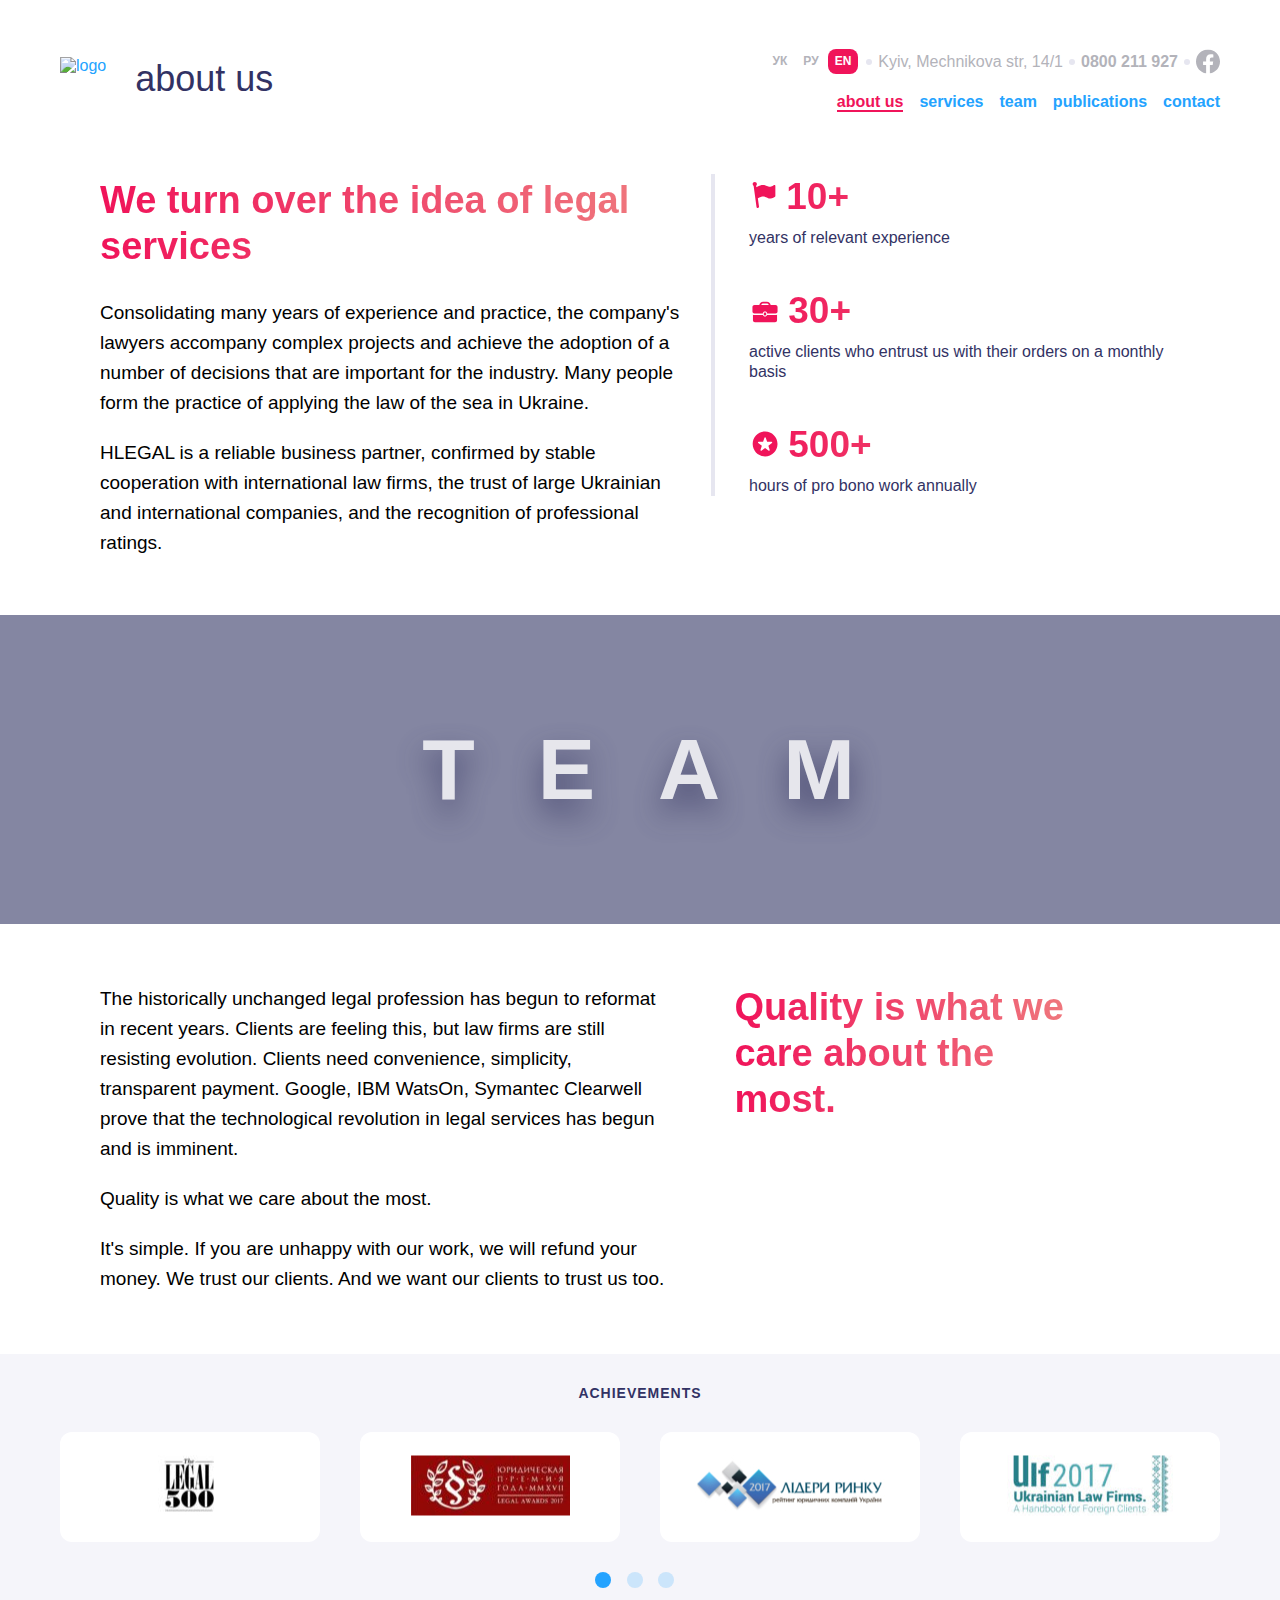
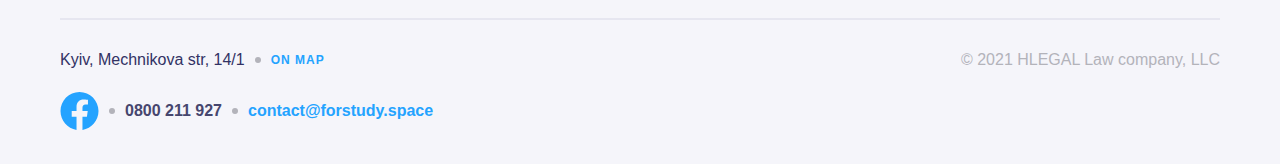
==== commit 35b582f9: "corrected the look of the code and added the adaptation for the retina screens" ====
--- a/app/about.html
+++ b/app/about.html
@@ -4,20 +4,27 @@
     <meta charset="UTF-8">
     <meta http-equiv="X-UA-Compatible" content="IE=edge">
     <meta name="viewport" content="width=device-width, initial-scale=1.0">
+    <link rel="preload" href="fonts/Montserrat-Regular.woff2" as="font" type="font/woff2" crossorigin="anonymous">
     <link rel="stylesheet" href="css/style.css">
     <title>About</title>
 </head>
 <body class="body">
-    <header class="header container container_mob">
+    <header class="header container container_hp container_mob">
         <div class="header__top-box header__top-box_white-bkg">
             <div class=" container container_mob">
                 <div class="header__top">
-                    <div class="header__lang">
-                        <a class="header__link header__link_white-bkg" href="#">ук</a>
-                        <a class="header__link header__link_white-bkg" href="#">ру</a>
-                        <a class="header__link header__link_white-bkg header__link_active" href="#">en</a>
-                    </div>
-                    <p class="header__adress header__adress_white-bkg">Kyiv, Mechnikova str., 14/1</p>
+                    <ul class="header__lang">
+                        <li class="header__item">
+                            <a class="header__link header__link_white-bkg" href="#">ук</a>
+                        </li>
+                        <li class="header__item">
+                            <a class="header__link header__link_white-bkg" href="#">ру</a>
+                        </li>
+                        <li class="header__item">
+                            <a class="header__link header__link_white-bkg header__link_active" href="#">en</a>
+                        </li>
+                    </ul>
+                    <p class="header__adress header__adress_white-bkg">Kyiv, Mechnikova str, 14/1</p>
                     <a class="header__tel header__tel_white-bkg" href="tel:0800211927">0800 211 927</a>
                     <a class="header__fb-logo" href="#">
                         <svg width="24" height="25" viewBox="0 0 24 25" fill="none" xmlns="http://www.w3.org/2000/svg">
@@ -70,7 +77,7 @@
         </nav>
     </header>
     <main>
-        <section class="why-we container">
+        <section class="why-we container container_width_1110">
             <article class="why-we__article">
                 <div class="why-we__text">
                     <h2 class="titel">We turn over the idea of legal services</h2>
@@ -85,7 +92,7 @@
                     <div class="why-we__items-box">
                         <div class="why-we__item">
                             <p class="titel">
-                                <span>
+                                <span class="why-we_img">
                                     <svg width="24" height="28" viewBox="0 0 24 28" fill="none" xmlns="http://www.w3.org/2000/svg">
                                         <path d="M23.1137 4.3054C22.9447 4.1374 22.7457 4.0529 22.5157 4.0529C22.4012 4.0529 22.1597 4.1469 21.7927 4.3324C21.4252 4.5184 21.0352 4.7254 20.6247 4.9564C20.2132 5.1859 19.7262 5.3939 19.1642 5.5799C18.6027 5.7654 18.0827 5.8594 17.6042 5.8594C17.1622 5.8594 16.7722 5.7754 16.4362 5.6069C15.3217 5.0849 14.3522 4.6954 13.5292 4.4384C12.7062 4.1819 11.8212 4.0529 10.8737 4.0529C9.23774 4.0529 7.37424 4.5849 5.28524 5.6469C4.85424 5.8619 4.54524 6.0284 4.34524 6.1504L4.14674 4.6949C4.59524 4.3054 4.88474 3.7379 4.88474 3.0974C4.88474 1.9239 3.93374 0.9729 2.76024 0.9729C1.58674 0.9729 0.635742 1.9239 0.635742 3.0974C0.635742 3.8629 1.04474 4.5284 1.65174 4.9024L4.52174 25.9474C4.60724 26.5739 5.14324 27.0284 5.75874 27.0284C5.81474 27.0284 5.87174 27.0249 5.92924 27.0174C6.61324 26.9234 7.09224 26.2939 6.99874 25.6099L5.84524 17.1514C7.93824 16.1129 9.74874 15.5894 11.2717 15.5894C11.9182 15.5894 12.5487 15.6859 13.1632 15.8809C13.7782 16.0764 14.2897 16.2884 14.6967 16.5179C15.1037 16.7479 15.5842 16.9609 16.1367 17.1549C16.6902 17.3499 17.2367 17.4474 17.7762 17.4474C19.1392 17.4474 20.7717 16.9339 22.6742 15.9074C22.9132 15.7834 23.0882 15.6614 23.1987 15.5419C23.3092 15.4224 23.3647 15.2524 23.3647 15.0314V4.9029C23.3647 4.6734 23.2812 4.4739 23.1137 4.3054Z" fill="#F0145A"/>
                                     </svg>
@@ -96,7 +103,7 @@
                         </div>
                         <div class="why-we__item">
                             <p class="titel">
-                                <span>
+                                <span class="why-we_img">
                                     <svg width="26" height="22" viewBox="0 0 26 22" fill="none" xmlns="http://www.w3.org/2000/svg">
                                         <path d="M14.2321 13.332V12.774C14.2321 12.0935 13.6806 11.542 13.0006 11.542C12.3201 11.542 11.7686 12.0935 11.7686 12.774V13.332C11.7686 14.0125 12.3201 14.564 13.0006 14.564C13.6801 14.564 14.2321 14.0125 14.2321 13.332Z" fill="#F0145A"/>
                                         <path d="M15.0769 14.0136C14.8039 14.9071 13.9814 15.5631 13.0004 15.5631C12.0189 15.5631 11.1964 14.9071 10.9234 14.0136H2.43886C1.90336 14.0136 1.39736 13.8891 0.943359 13.6731V19.3066C0.943359 20.4066 1.84336 21.3066 2.94336 21.3066H23.0564C24.1564 21.3066 25.0564 20.4066 25.0564 19.3066V13.6736C24.6019 13.8896 24.0964 14.0141 23.5609 14.0141H15.0769V14.0136Z" fill="#F0145A"/>
@@ -109,7 +116,7 @@
                         </div>
                         <div class="why-we__item">
                             <p class="titel">
-                                <span>
+                                <span class="why-we_img">
                                     <svg width="26" height="26" viewBox="0 0 26 26" fill="none" xmlns="http://www.w3.org/2000/svg">
                                         <path d="M13.0971 0.552979C6.25258 0.552979 0.684082 6.12148 0.684082 12.966C0.684082 19.811 6.25258 25.38 13.0971 25.38C19.9416 25.38 25.5101 19.811 25.5101 12.966C25.5106 6.12148 19.9421 0.552979 13.0971 0.552979ZM19.9556 12.0585V12.059L16.3621 14.659L17.7461 18.889C17.7681 18.955 17.7796 19.0255 17.7796 19.0975C17.7796 19.467 17.4806 19.767 17.1111 19.767C16.9641 19.767 16.8291 19.72 16.7191 19.6405L13.0976 17.021L9.47608 19.6405C9.36608 19.72 9.23108 19.767 9.08458 19.767C8.71458 19.767 8.41508 19.4675 8.41508 19.0975C8.41508 19.025 8.42708 18.955 8.44908 18.889L9.83358 14.659L6.24008 12.059V12.0585C6.07208 11.9375 5.96308 11.74 5.96308 11.517C5.96308 11.1475 6.26208 10.8485 6.63208 10.8485H11.0806L12.4581 6.63798C12.5421 6.36448 12.7966 6.16548 13.0981 6.16548C13.3991 6.16548 13.6541 6.36448 13.7376 6.63798L15.1151 10.8485H19.5636C19.9331 10.8485 20.2326 11.1475 20.2326 11.517C20.2321 11.74 20.1231 11.9375 19.9556 12.0585Z" fill="#F0145A"/>
                                     </svg>
@@ -125,7 +132,7 @@
         <section class="team-photo">
             <h2 class="team-photo__titel">team</h2>
         </section>
-        <section class="quality container">
+        <section class="quality container container_width_1110">
             <div class="quality__box">
                 <div class="quality__copy-box">
                     <p class="quality__copy">The historically unchanged legal profession has begun to reformat in recent years. Clients are feeling this, but law firms are still resisting evolution. Clients need convenience, simplicity, transparent payment. Google, IBM WatsOn, Symantec Clearwell prove that the technological revolution in legal services has begun and is imminent.</p>
@@ -142,20 +149,28 @@
                 <h2 class="achievements__titel">achievements</h2>
                 <div class="achievements__cards">
                     <div class="achievements__card">
-                        <source media="(min-width: 1025px)" srcset="img/achievements_logo-desktop-1.jpg">
-                        <img src="img/achievements_logo-1.jpg" alt="achivements-logo-1">
+                        <picture>
+                            <source media="(min-width: 1025px)" srcset="img/achievements_logo-desktop-1.jpg">
+                            <img src="img/achievements_logo-1.jpg" alt="achivements-logo-1">
+                        </picture>
                     </div>
                     <div class="achievements__card achievements__card_screen_big">
-                        <source media="(min-width: 1025px)" srcset="img/achievements_logo-desktop-2.jpg">
-                        <img src="img/achievements_logo-2.jpg" alt="achivements-logo-1">
+                        <picture>
+                            <source media="(min-width: 1025px)" srcset="img/achievements_logo-desktop-2.jpg">
+                            <img src="img/achievements_logo-2.jpg" alt="achivements-logo-1">
+                        </picture>
                     </div>
                     <div class="achievements__card achievements__card_screen_big">
-                        <source media="(min-width: 1025px)" srcset="img/achievements_logo-desktop-3.jpg">
-                        <img src="img/achievements_logo-3.jpg" alt="achivements-logo-1">
+                        <picture>
+                            <source media="(min-width: 1025px)" srcset="img/achievements_logo-desktop-3.jpg">
+                            <img src="img/achievements_logo-3.jpg" alt="achivements-logo-1">
+                        </picture>
                     </div>
                     <div class="achievements__card achievements__card_screen_big">
-                        <source media="(min-width: 1025px)" srcset="img/achievements_logo-desktop-4.jpg">
-                        <img src="img/achievements_logo-4.jpg" alt="achivements-logo-1">
+                        <picture>
+                            <source media="(min-width: 1025px)" srcset="img/achievements_logo-desktop-4.jpg">
+                            <img src="img/achievements_logo-4.jpg" alt="achivements-logo-1">
+                        </picture>
                     </div>
                 </div>
                 <div class="achievements__button-box">
@@ -170,22 +185,24 @@
         </div>
         <footer class="footer container">
             <div class="footer__box">
-                <div class="footer__adress">
-                    Kyiv, Mechnikova str., 14/1 
-                    <a href="#" class="footer__map">On map</a>
-                </div>
-                <div class="footer__contacts">
-                    <a href="" class="footer__fb-logo">
-                        <svg width="39" height="38" viewBox="0 0 39 38" fill="none" xmlns="http://www.w3.org/2000/svg">
-                            <path d="M38.5 19.1161C38.5 8.55857 29.9934 0 19.5 0C9.00658 0 0.5 8.55857 0.5 19.1161C0.5 28.6575 7.44803 36.5659 16.5312 38V24.6419H11.707V19.1161H16.5312V14.9046C16.5312 10.1136 19.3678 7.46723 23.7078 7.46723C25.7866 7.46723 27.9609 7.84059 27.9609 7.84059V12.545H25.5651C23.2048 12.545 22.4688 14.0185 22.4688 15.5302V19.1161H27.7383L26.8959 24.6419H22.4688V38C31.552 36.5659 38.5 28.6575 38.5 19.1161Z" fill="#24A3FF"/>
-                        </svg>                            
-                    </a>
-                    <a href="tel:0800211927" class="footer__tel">0800 211 927</a>
-                    <a href="mailto:contact@forstudy.space" class="footer__mail">contact@forstudy.space</a>
-                </div>
-                <p class="footer__polityc">
-                    © 2021 HLEGAL Law company, LLC
-                </p>
+                <div class="footer__wrap">
+                    <div class="footer__adress">
+                        Kyiv, Mechnikova str, 14/1 
+                        <a href="#" class="footer__map">On map</a>
+                    </div>
+                    <div class="footer__contacts">
+                        <a href="" class="footer__fb-logo">
+                            <svg width="39" height="38" viewBox="0 0 39 38" fill="none" xmlns="http://www.w3.org/2000/svg">
+                                <path d="M38.5 19.1161C38.5 8.55857 29.9934 0 19.5 0C9.00658 0 0.5 8.55857 0.5 19.1161C0.5 28.6575 7.44803 36.5659 16.5312 38V24.6419H11.707V19.1161H16.5312V14.9046C16.5312 10.1136 19.3678 7.46723 23.7078 7.46723C25.7866 7.46723 27.9609 7.84059 27.9609 7.84059V12.545H25.5651C23.2048 12.545 22.4688 14.0185 22.4688 15.5302V19.1161H27.7383L26.8959 24.6419H22.4688V38C31.552 36.5659 38.5 28.6575 38.5 19.1161Z" fill="#24A3FF"/>
+                            </svg>                            
+                        </a>
+                        <a href="tel:0800211927" class="footer__tel">0800 211 927</a>
+                        <a href="mailto:contact@forstudy.space" class="footer__mail">contact@forstudy.space</a>
+                    </div>
+                    <div class="footer__polityc">
+                        <p>© 2021 HLEGAL Law company, LLC</p>
+                    </div>
+                </div>
             </div>
         </footer>
     </div>
--- a/app/css/style.css
+++ b/app/css/style.css
@@ -43,12 +43,30 @@
   padding: 0 15px;
 }
 
-@media (min-width: 769px) {
+@media (min-width: 768px) {
   .container {
     max-width: 1440px;
     min-width: 375px;
     margin: 0 auto;
     padding: 0 60px;
+  }
+  .container_width_1110 {
+    max-width: 1200px;
+    padding: 0 60px;
+  }
+}
+
+@media (min-width: 1024px) {
+  .container_width_1110 {
+    max-width: 1200px;
+    padding: 0 60px;
+  }
+}
+
+@media (min-width: 1440px) {
+  .container_width_1110 {
+    max-width: 1110px;
+    padding: 0 15px;
   }
 }
 
@@ -78,11 +96,11 @@
 }
 
 .titel {
-  margin-top: 10px;
-  margin-bottom: 30px;
+  margin-top: 8px;
+  margin-bottom: 29px;
   font-weight: bold;
-  font-size: 38px;
-  line-height: 46px;
+  font-size: 30px;
+  line-height: 37px;
   background: linear-gradient(90.13deg, #F0145A 0.84%, #EF8080 99.96%);
   -webkit-background-clip: text;
   -webkit-text-fill-color: transparent;
@@ -90,8 +108,9 @@
 }
 
 @media (min-width: 769px) {
-  .titel__titel {
+  .titel {
     font-size: 38px;
+    line-height: 46px;
   }
 }
 
@@ -136,9 +155,15 @@
   }
 }
 
-@media (min-width: 1025px) {
+@media (min-width: 1024px) {
   .bkg-img {
-    background-size: 697px auto;
+    background-size: 672px auto;
+  }
+}
+
+@media (min-width: 1440px) {
+  .bkg-img {
+    background-size: 698px auto;
   }
 }
 
@@ -184,6 +209,7 @@
   background-repeat: no-repeat;
   width: 12px;
   height: 26px;
+  margin-right: 4px;
 }
 
 .header__page-name__d-none {
@@ -193,7 +219,7 @@
 .header__top-box {
   margin: 0 -15px 15px;
   grid-column: span 2;
-  padding: 10px 0;
+  padding: 10px 0 10px 0;
   background: rgba(245, 245, 250, 0.2);
 }
 
@@ -203,6 +229,15 @@
 
 .header__lang {
   margin-right: 6px;
+  list-style: none;
+  padding: 0;
+  display: -webkit-box;
+  display: -ms-flexbox;
+  display: flex;
+}
+
+.header__item {
+  margin-right: 2px;
 }
 
 .header__top {
@@ -222,11 +257,11 @@
   font-size: 12px;
   line-height: 15px;
   text-align: center;
-  letter-spacing: 1px;
   color: #FFFFFF;
   padding: 5px 7px;
   border-radius: 8px;
   text-transform: uppercase;
+  display: block;
 }
 
 .header__link_white-bkg {
@@ -266,9 +301,9 @@
   display: none;
 }
 
-@media (min-width: 769px) {
+@media (min-width: 768px) {
   .header {
-    padding-top: 60px;
+    padding-top: 36px;
     padding-bottom: 60px;
   }
   .header__logo-box {
@@ -291,7 +326,8 @@
   }
   .header__top-box {
     background-color: transparent;
-    margin: 0 -60px 15px;
+    margin: 0 -60px 18px;
+    padding: 15px 0 12px;
   }
   .header__link:hover {
     background-color: rgba(255, 255, 255, 0.2);
@@ -361,8 +397,9 @@
   }
 }
 
-@media (min-width: 1025px) {
+@media (min-width: 1024px) {
   .header {
+    padding-top: 49px;
     grid-template-columns: 40% 60%;
   }
   .header__top-box {
@@ -428,7 +465,7 @@
   border-bottom: 2px solid #F0145A;
 }
 
-@media (min-width: 769px) {
+@media (min-width: 768px) {
   .menu {
     justify-self: flex-start;
   }
@@ -448,10 +485,10 @@
   }
   .menu__item {
     background-color: transparent;
-    margin: 30px 0 0 0;
+    margin: 27px 0 0 0;
   }
   .menu__item:not(:last-child) {
-    margin-right: 15px;
+    margin-right: 16px;
   }
   .menu__link {
     font-weight: bold;
@@ -476,7 +513,7 @@
   }
 }
 
-@media (min-width: 1025px) {
+@media (min-width: 1024px) {
   .menu {
     justify-self: flex-end;
     -ms-flex-item-align: start;
@@ -488,7 +525,7 @@
 }
 
 .offer {
-  padding-top: 88px;
+  padding-top: 105px;
   padding-bottom: 30px;
   display: -webkit-box;
   display: -ms-flexbox;
@@ -534,9 +571,17 @@
   display: block;
 }
 
-@media (min-width: 769px) {
+.offer__btn:hover {
+  border: 2px solid rgba(240, 20, 90, 0.5);
+}
+
+.offer__btn:hover path {
+  stroke: #F0145A;
+}
+
+@media (min-width: 768px) {
   .offer {
-    padding-top: 219px;
+    padding-top: 214px;
   }
   .offer__titel {
     max-width: 600px;
@@ -544,12 +589,21 @@
   }
 }
 
-@media (min-width: 1025px) {
+@media (min-width: 1024px) {
   .offer {
-    padding-top: 195px;
+    padding-top: 189px;
   }
   .offer__titel {
     margin-bottom: 289px;
+  }
+}
+
+@media (min-width: 1440px) {
+  .offer {
+    padding-top: 203px;
+  }
+  .offer__titel {
+    margin-bottom: 305px;
   }
 }
 
@@ -574,6 +628,7 @@
   font-weight: bold;
   font-size: 30px;
   line-height: 37px;
+  letter-spacing: 1.1px;
   color: #B3B3BA;
   padding: 0;
 }
@@ -586,7 +641,7 @@
 }
 
 .tab__item:not(:last-child) {
-  margin-right: 30px;
+  margin-right: 33px;
 }
 
 .tab__content {
@@ -603,25 +658,25 @@
 }
 
 .tab__copy {
-  font-size: 21px;
+  font-size: 19px;
   line-height: 30px;
   color: #FFFFFF;
   width: auto;
 }
 
-@media (min-width: 769px) {
+@media (min-width: 768px) {
   .tab {
-    padding-top: 60px;
+    padding-top: 64px;
     padding-bottom: 60px;
   }
   .tab__items {
-    margin-bottom: 60px;
+    margin-bottom: 64px;
   }
   .tab__content {
     padding-top: 60px;
   }
   .tab__item {
-    font-size: 46px;
+    font-size: 39px;
   }
   .tab__titel {
     font-size: 30px;
@@ -629,7 +684,10 @@
   }
 }
 
-@media (min-width: 1025px) {
+@media (min-width: 1024px) {
+  .tab {
+    padding-top: 59px;
+  }
   .tab__box {
     display: -webkit-box;
     display: -ms-flexbox;
@@ -638,7 +696,7 @@
   .tab__items {
     width: 45%;
     margin-bottom: 0;
-    margin-right: 60px;
+    margin-right: 55px;
     -webkit-box-orient: vertical;
     -webkit-box-direction: normal;
         -ms-flex-direction: column;
@@ -646,9 +704,13 @@
     -webkit-box-align: end;
         -ms-flex-align: end;
             align-items: flex-end;
-    -webkit-box-pack: center;
-        -ms-flex-pack: center;
-            justify-content: center;
+    -webkit-box-pack: space-evenly;
+        -ms-flex-pack: space-evenly;
+            justify-content: space-evenly;
+    padding: 11px 0;
+  }
+  .tab__item {
+    letter-spacing: 2px;
   }
   .tab__item:not(:last-child) {
     margin-right: 0;
@@ -661,6 +723,18 @@
     padding: 10px 0 10px 60px;
     border-top: none;
     border-left: 4px solid rgba(255, 255, 255, 0.3);
+  }
+}
+
+@media (min-width: 1440px) {
+  .tab__items {
+    width: 40%;
+    margin-right: 45px;
+    padding: 11px 13px;
+  }
+  .tab__content {
+    width: 60%;
+    padding: 45px 121px 43px 60px;
   }
 }
 
@@ -706,18 +780,20 @@
   color: #FFFFFF;
 }
 
-@media (min-width: 769px) {
-  .services h2 {
+@media (min-width: 768px) {
+  .services > h2 {
+    margin-top: 10px;
     margin-bottom: 60px;
   }
   .services__products {
     grid-template-columns: repeat(2, 1fr);
-    grid-template-rows: repeat(3, 1fr);
+    grid-template-rows: repeat(3, -webkit-min-content);
+    grid-template-rows: repeat(3, min-content);
     gap: 60px;
   }
 }
 
-@media (min-width: 1025px) {
+@media (min-width: 1024px) {
   .services__products {
     grid-template-columns: repeat(3, 1fr);
     grid-template-rows: repeat(2, 1fr);
@@ -778,18 +854,18 @@
 }
 
 .button:not(:last-child) {
-  margin-right: 14px;
-}
-
-@media (min-width: 769px) {
+  margin-right: 11px;
+}
+
+@media (min-width: 768px) {
   .button.d-none {
     display: none;
   }
 }
 
 .team {
-  padding-top: 60px;
-  padding-bottom: 60px;
+  padding-top: 50px;
+  padding-bottom: 57px;
 }
 
 .team__article {
@@ -835,6 +911,7 @@
   -webkit-background-clip: text;
   -webkit-text-fill-color: transparent;
   background-clip: text;
+  margin-top: 5px;
   margin-bottom: 30px;
 }
 
@@ -843,6 +920,7 @@
   font-size: 16px;
   line-height: 20px;
   color: #B3B3BA;
+  margin-bottom: 6px;
 }
 
 .team__post {
@@ -855,14 +933,17 @@
   text-align: center;
 }
 
-@media (min-width: 769px) {
+@media (min-width: 768px) {
+  .team {
+    padding-top: 80px;
+  }
   .team__copy {
     font-size: 38px;
     line-height: 46px;
   }
 }
 
-@media (min-width: 1025px) {
+@media (min-width: 1024px) {
   .team__article {
     -webkit-box-orient: horizontal;
     -webkit-box-direction: normal;
@@ -871,15 +952,16 @@
     width: 100%;
   }
   .team__img {
-    width: 45%;
+    width: 44%;
   }
   .team__img img {
     border-radius: 12px 0 0 12px;
     height: 100%;
   }
   .team__text-box {
-    width: 55%;
+    width: 56%;
     border-radius: 0 12px 12px 0;
+    padding: 29px 30px 30px 32px;
   }
 }
 
@@ -978,7 +1060,7 @@
   background-color: #000000;
 }
 
-@media (min-width: 769px) {
+@media (min-width: 768px) {
   .partners__cards-box {
     grid-template-columns: repeat(3, 1fr);
     grid-template-rows: repeat(4, 1fr);
@@ -990,7 +1072,7 @@
   }
 }
 
-@media (min-width: 1025px) {
+@media (min-width: 1024px) {
   .partners__cards-box {
     grid-template-columns: repeat(4, 1fr);
     grid-template-rows: repeat(3, 1fr);
@@ -1051,7 +1133,11 @@
   border-top: 4px solid #E6E6F0;
 }
 
-@media (min-width: 769px) {
+@media (min-width: 768px) {
+  .blog > h2 {
+    margin-top: 9px;
+    margin-bottom: 30px;
+  }
   .blog__article-box {
     grid-template-columns: repeat(2, 1fr);
     grid-template-rows: 2fr;
@@ -1061,7 +1147,7 @@
   }
 }
 
-@media (min-width: 1025px) {
+@media (min-width: 1024px) {
   .blog__article-box {
     grid-template-columns: repeat(3, 1fr);
     grid-template-rows: 1fr;
@@ -1075,6 +1161,9 @@
   padding-top: 30px;
   padding-bottom: 30px;
   border-top: 2px solid #E6E6F0;
+}
+
+.footer__wrap {
   display: grid;
 }
 
@@ -1120,7 +1209,7 @@
 }
 
 .footer__tel {
-  margin-top: 10px;
+  margin-top: 6px;
   margin-bottom: 10px;
   font-weight: 700;
   font-size: 16px;
@@ -1142,16 +1231,25 @@
   color: #B3B3BA;
 }
 
-@media (min-width: 769px) {
-  .footer__box {
+@media (min-width: 768px) {
+  .footer__wrap {
+    margin: 0 auto;
+    width: 399px;
+  }
+  .footer__wrap_foot-hp {
     grid-template-columns: repeat(2, 1fr);
-    grid-template-rows: repeat(2, 1fr);
+    grid-template-rows: repeat(2, -webkit-min-content);
+    grid-template-rows: repeat(2, min-content);
+    margin: 0;
+    width: 100%;
   }
   .footer__adress {
     -webkit-box-orient: horizontal;
     -webkit-box-direction: normal;
         -ms-flex-direction: row;
             flex-direction: row;
+    -ms-flex-item-align: start;
+        align-self: flex-start;
   }
   .footer__map {
     display: -webkit-box;
@@ -1177,7 +1275,7 @@
     -webkit-box-direction: normal;
         -ms-flex-direction: row;
             flex-direction: row;
-    margin-bottom: 0;
+    margin-bottom: 25px;
   }
   .footer__fb-logo {
     margin-right: 10px;
@@ -1194,6 +1292,7 @@
             align-items: center;
     margin: 0;
     margin-right: 10px;
+    padding-bottom: 5px;
   }
   .footer__tel::before {
     content: '';
@@ -1210,6 +1309,7 @@
     -webkit-box-align: center;
         -ms-flex-align: center;
             align-items: center;
+    padding-bottom: 5px;
   }
   .footer__mail::before {
     content: '';
@@ -1220,19 +1320,115 @@
     margin-right: 10px;
   }
   .footer__polityc {
+    grid-column: span 2;
+    justify-self: center;
+  }
+  .footer__polityc_foot-hp {
     justify-self: flex-end;
     grid-column-start: 2;
     grid-row-start: 1;
   }
 }
 
+@media (min-width: 1024px) {
+  .footer__wrap {
+    grid-template-columns: repeat(2, 1fr);
+    grid-template-rows: repeat(2, 1fr);
+    margin: 0;
+    width: 100%;
+  }
+  .footer__adress {
+    -webkit-box-orient: horizontal;
+    -webkit-box-direction: normal;
+        -ms-flex-direction: row;
+            flex-direction: row;
+  }
+  .footer__map {
+    display: -webkit-box;
+    display: -ms-flexbox;
+    display: flex;
+    -webkit-box-align: center;
+        -ms-flex-align: center;
+            align-items: center;
+    margin-top: 0;
+    margin-left: 10px;
+  }
+  .footer__map::before {
+    content: '';
+    width: 6px;
+    height: 6px;
+    border-radius: 50%;
+    background-color: #B3B3BA;
+    margin-right: 10px;
+  }
+  .footer__contacts {
+    grid-column: span 2;
+    -webkit-box-orient: horizontal;
+    -webkit-box-direction: normal;
+        -ms-flex-direction: row;
+            flex-direction: row;
+    margin-bottom: 0;
+  }
+  .footer__fb-logo {
+    margin-right: 10px;
+  }
+  .footer__fb-logo:hover path {
+    fill: #F0145A;
+  }
+  .footer__tel {
+    display: -webkit-box;
+    display: -ms-flexbox;
+    display: flex;
+    -webkit-box-align: center;
+        -ms-flex-align: center;
+            align-items: center;
+    margin: 0;
+    margin-right: 10px;
+    padding-bottom: 5px;
+  }
+  .footer__tel::before {
+    content: '';
+    width: 6px;
+    height: 6px;
+    border-radius: 50%;
+    background-color: #B3B3BA;
+    margin-right: 10px;
+  }
+  .footer__mail {
+    display: -webkit-box;
+    display: -ms-flexbox;
+    display: flex;
+    -webkit-box-align: center;
+        -ms-flex-align: center;
+            align-items: center;
+    padding-bottom: 5px;
+  }
+  .footer__mail::before {
+    content: '';
+    width: 6px;
+    height: 6px;
+    border-radius: 50%;
+    background-color: #B3B3BA;
+    margin-right: 10px;
+  }
+  .footer__polityc {
+    justify-self: flex-end;
+    grid-column-start: 2;
+    grid-row-start: 1;
+  }
+}
+
 .why-we {
-  margin-bottom: 30px;
+  margin-bottom: 31px;
 }
 
 .why-we__article {
   display: grid;
   gap: 30px;
+}
+
+.why-we__text > .titel {
+  margin-top: 5px;
 }
 
 .why-we__copy {
@@ -1242,7 +1438,7 @@
 }
 
 .why-we__copy:not(:last-child) {
-  margin-bottom: 30px;
+  margin-bottom: 20px;
 }
 
 .why-we__items-box {
@@ -1251,11 +1447,18 @@
 }
 
 .why-we__item:not(:last-child) {
-  margin-bottom: 40px;
+  margin-bottom: 46px;
 }
 
 .why-we__item > .titel {
-  margin-bottom: 10px;
+  font-size: 37px;
+  margin-top: 4px;
+  margin-bottom: 11px;
+  padding-left: 3px;
+}
+
+.why-we__img {
+  margin-right: 2px;
 }
 
 .why-we__item-copy {
@@ -1264,27 +1467,62 @@
   color: #323264;
 }
 
-@media (min-width: 1025px) {
+@media (min-width: 768px) {
   .why-we {
     margin-bottom: 60px;
   }
   .why-we__article {
-    grid-template-columns: 53% 47%;
+    gap: 27px;
+  }
+  .why-we__item:not(:last-child) {
+    margin-bottom: 40px;
+  }
+  .why-we__item > .titel {
+    margin-top: 0px;
+    margin-bottom: 8px;
+  }
+}
+
+@media (min-width: 1024px) {
+  .why-we {
+    margin-bottom: 57px;
+  }
+  .why-we__article {
+    grid-template-columns: 55% 45%;
+    gap: 17px;
   }
   .why-we__items-box {
-    padding: 0 30px 0 30px;
+    padding: 0 30px 0 34px;
+  }
+  .why-we__item > .titel {
+    font-size: 37px;
+    margin-top: 2px;
+    margin-bottom: 8px;
+    padding-left: 3px;
+  }
+}
+
+@media (min-width: 1440px) {
+  .why-we__article {
+    grid-template-columns: 62% 38%;
+  }
+  .why-we__items-box {
+    padding: 0 30px 0 27px;
+    margin-left: 4px;
   }
 }
 
 .team-photo {
-  padding: 30px 0;
-  margin-bottom: 30px;
+  padding: 35px 0;
+  margin-bottom: 31px;
   background-image: url(../img/about-bkg.jpg);
+  background-color: color(srgb 0.5168 0.5236 0.6367);
   background-repeat: no-repeat;
   background-size: cover;
 }
 
 .team-photo__titel {
+  margin-left: 13px;
   font-weight: 700;
   font-size: 36px;
   line-height: 44px;
@@ -1296,7 +1534,13 @@
   text-shadow: 0px 15px 30px rgba(40, 40, 86, 0.8);
 }
 
-@media (min-width: 769px) {
+@media (-webkit-min-device-pixel-ratio: 1.5), (min-resolution: 144dpi), (min-resolution: 1.5dppx) {
+  .team-photo {
+    background-image: url(../img/about-bkg@2x.jpg);
+  }
+}
+
+@media (min-width: 768px) {
   .team-photo {
     padding: 89px 0;
     margin-bottom: 60px;
@@ -1305,26 +1549,29 @@
     font-size: 46px;
     line-height: 56px;
     letter-spacing: 63px;
-  }
-}
-
-@media (min-width: 1025px) {
+    margin-left: 59px;
+  }
+}
+
+@media (min-width: 1024px) {
   .team-photo {
-    padding: 103px 0;
+    padding: 102px 0;
   }
   .team-photo__titel {
     font-size: 86px;
     line-height: 105px;
-  }
-}
-
-@media (min-width: 1441px) {
+    margin-left: 60px;
+  }
+}
+
+@media (min-width: 1440px) {
   .team-photo {
-    padding: 163px 0;
+    padding: 161px 0;
   }
   .team-photo__titel {
     font-size: 96px;
-    line-height: 117px;
+    line-height: 115px;
+    margin-left: 58px;
   }
 }
 
@@ -1348,21 +1595,32 @@
 }
 
 .quality__copy:not(:last-child) {
-  margin-bottom: 30px;
-}
-
-@media (min-width: 1025px) {
+  margin-bottom: 20px;
+}
+
+@media (min-width: 1024px) {
+  .quality {
+    padding-bottom: 60px;
+  }
   .quality__box {
     grid-template-columns: 53% 47%;
+    gap: 62px;
   }
   .quality__box > .titel {
     max-width: 362px;
   }
 }
 
+@media (min-width: 1440px) {
+  .quality__box {
+    grid-template-columns: 61% 39%;
+    gap: 59px;
+  }
+}
+
 .achievements {
-  padding-top: 30px;
-  padding-bottom: 30px;
+  padding-top: 31px;
+  padding-bottom: 27px;
 }
 
 .achievements__titel {
@@ -1407,7 +1665,7 @@
   margin-right: 14px;
 }
 
-@media (min-width: 769px) {
+@media (min-width: 768px) {
   .achievements__cards {
     padding-right: 0;
     padding-left: 0;
@@ -1424,7 +1682,7 @@
   }
 }
 
-@media (min-width: 1025px) {
+@media (min-width: 1024px) {
   .achievements__card {
     height: 110px;
   }
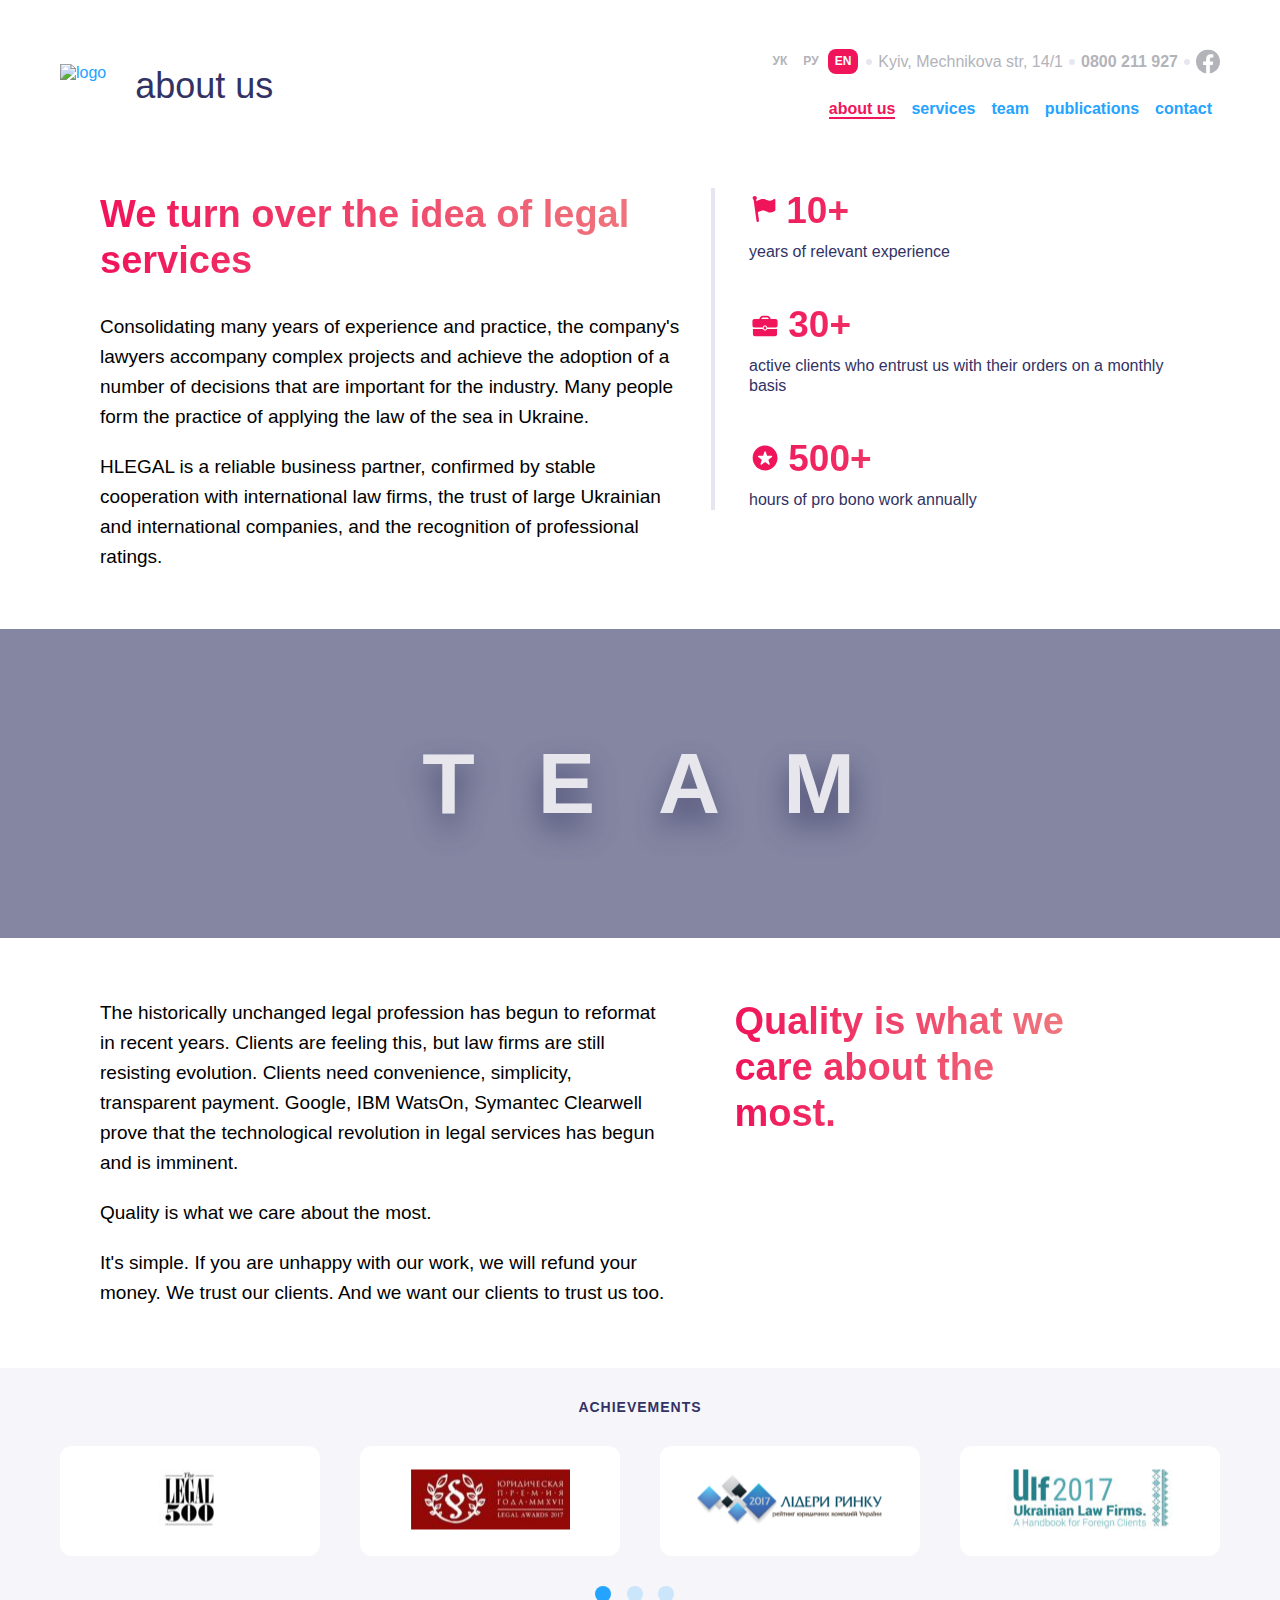
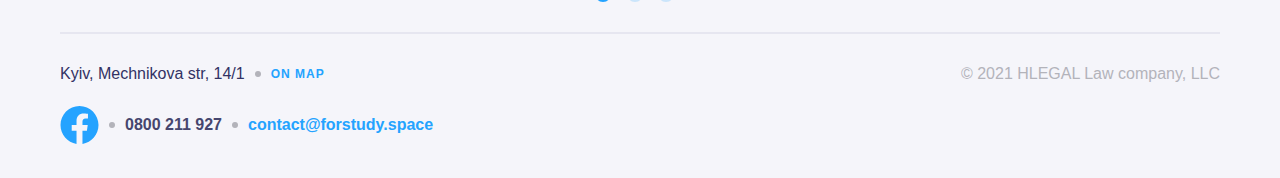
==== commit b0006b2a: "corrected variables in the code" ====
--- a/app/about.html
+++ b/app/about.html
@@ -26,7 +26,7 @@
                     </ul>
                     <p class="header__adress header__adress_white-bkg">Kyiv, Mechnikova str, 14/1</p>
                     <a class="header__tel header__tel_white-bkg" href="tel:0800211927">0800 211 927</a>
-                    <a class="header__fb-logo" href="#">
+                    <a class="header__fb-logo" href="#" aria-label="link to our facebook page">
                         <svg width="24" height="25" viewBox="0 0 24 25" fill="none" xmlns="http://www.w3.org/2000/svg">
                             <g clip-path="url(#clip0_29357_1503)">
                             <path d="M24 12.5733C24 5.90541 18.6274 0.5 12 0.5C5.37258 0.5 0 5.90541 0 12.5733C0 18.5995 4.38823 23.5943 10.125 24.5V16.0633H7.07813V12.5733H10.125V9.91343C10.125 6.88755 11.9165 5.21615 14.6576 5.21615C15.9705 5.21615 17.3438 5.45195 17.3438 5.45195V8.42313H15.8306C14.3399 8.42313 13.875 9.35379 13.875 10.3086V12.5733H17.2031L16.6711 16.0633H13.875V24.5C19.6118 23.5943 24 18.5995 24 12.5733Z" fill="#B3B3BA"/>
@@ -57,7 +57,7 @@
             </button>
             <div class="menu__box-menu">
                 <ul class="menu__list">
-                    <li class="menu__item">
+                    <li class="menu__item menu__item_active">
                         <a class="menu__link menu__link_white-bkg menu__link_active" href="">about us</a>
                     </li>
                     <li class="menu__item">
@@ -174,12 +174,12 @@
                     </div>
                 </div>
                 <div class="achievements__button-box">
-                    <button type="button" class="button button_active"></button>
-                    <button type="button" class="button"></button>
-                    <button type="button" class="button"></button>
-                    <button type="button" class="button d-none"></button>
-                    <button type="button" class="button d-none"></button>
-                    <button type="button" class="button d-none"></button>
+                    <button type="button" class="button button_active" aria-label="button of slider"></button>
+                    <button type="button" class="button" aria-label="button of slider"></button>
+                    <button type="button" class="button" aria-label="button of slider"></button>
+                    <button type="button" class="button d-none" aria-label="button of slider"></button>
+                    <button type="button" class="button d-none" aria-label="button of slider"></button>
+                    <button type="button" class="button d-none" aria-label="button of slider"></button>
                 </div>
             </section>
         </div>
@@ -191,7 +191,7 @@
                         <a href="#" class="footer__map">On map</a>
                     </div>
                     <div class="footer__contacts">
-                        <a href="" class="footer__fb-logo">
+                        <a href="" class="footer__fb-logo" aria-label="link to our facebook page">
                             <svg width="39" height="38" viewBox="0 0 39 38" fill="none" xmlns="http://www.w3.org/2000/svg">
                                 <path d="M38.5 19.1161C38.5 8.55857 29.9934 0 19.5 0C9.00658 0 0.5 8.55857 0.5 19.1161C0.5 28.6575 7.44803 36.5659 16.5312 38V24.6419H11.707V19.1161H16.5312V14.9046C16.5312 10.1136 19.3678 7.46723 23.7078 7.46723C25.7866 7.46723 27.9609 7.84059 27.9609 7.84059V12.545H25.5651C23.2048 12.545 22.4688 14.0185 22.4688 15.5302V19.1161H27.7383L26.8959 24.6419H22.4688V38C31.552 36.5659 38.5 28.6575 38.5 19.1161Z" fill="#24A3FF"/>
                             </svg>                            
--- a/app/css/style.css
+++ b/app/css/style.css
@@ -1,3 +1,7 @@
+.mr-bt0 {
+  margin-bottom: 0;
+}
+
 @font-face {
   font-family: 'Montserrat';
   src: url("../fonts/Montserrat-Regular.woff2") format("woff2"), url("../fonts/Montserrat-Regular.woff") format("woff");
@@ -75,15 +79,20 @@
   height: auto;
 }
 
-.visually-hidden {
+.visually-hidden:not(:focus):not(:active),
+input[type="checkbox"].visually-hidden,
+input[type="radio"].visually-hidden {
   position: absolute;
   width: 1px;
   height: 1px;
   margin: -1px;
+  padding: 0;
+  overflow: hidden;
+  white-space: nowrap;
   border: 0;
-  padding: 0;
   clip: rect(0 0 0 0);
-  overflow: hidden;
+  -webkit-clip-path: inset(100%);
+          clip-path: inset(100%);
 }
 
 a {
@@ -434,9 +443,10 @@
 .menu__box-menu {
   display: none;
   position: absolute;
-  width: 359px;
+  right: 8px;
+  width: calc(100% - 16px);
   background-color: #FFFFFF;
-  border-radius: 12px 12px 0px 0px;
+  border-radius: 12px;
 }
 
 .menu__list {
@@ -446,9 +456,15 @@
 
 .menu__item {
   background-color: #F5F5FA;
-  padding: 7px auto;
+  padding-top: 7px;
+  padding-bottom: 7px;
   margin: 15px 12px;
   text-align: center;
+  border-radius: 12px;
+}
+
+.menu__item_active {
+  background-color: #E6E6F0;
 }
 
 .menu__link {
@@ -458,11 +474,6 @@
   text-align: center;
   color: #24A3FF;
   white-space: nowrap;
-}
-
-.menu__link_active {
-  color: #F0145A;
-  border-bottom: 2px solid #F0145A;
 }
 
 @media (min-width: 768px) {
